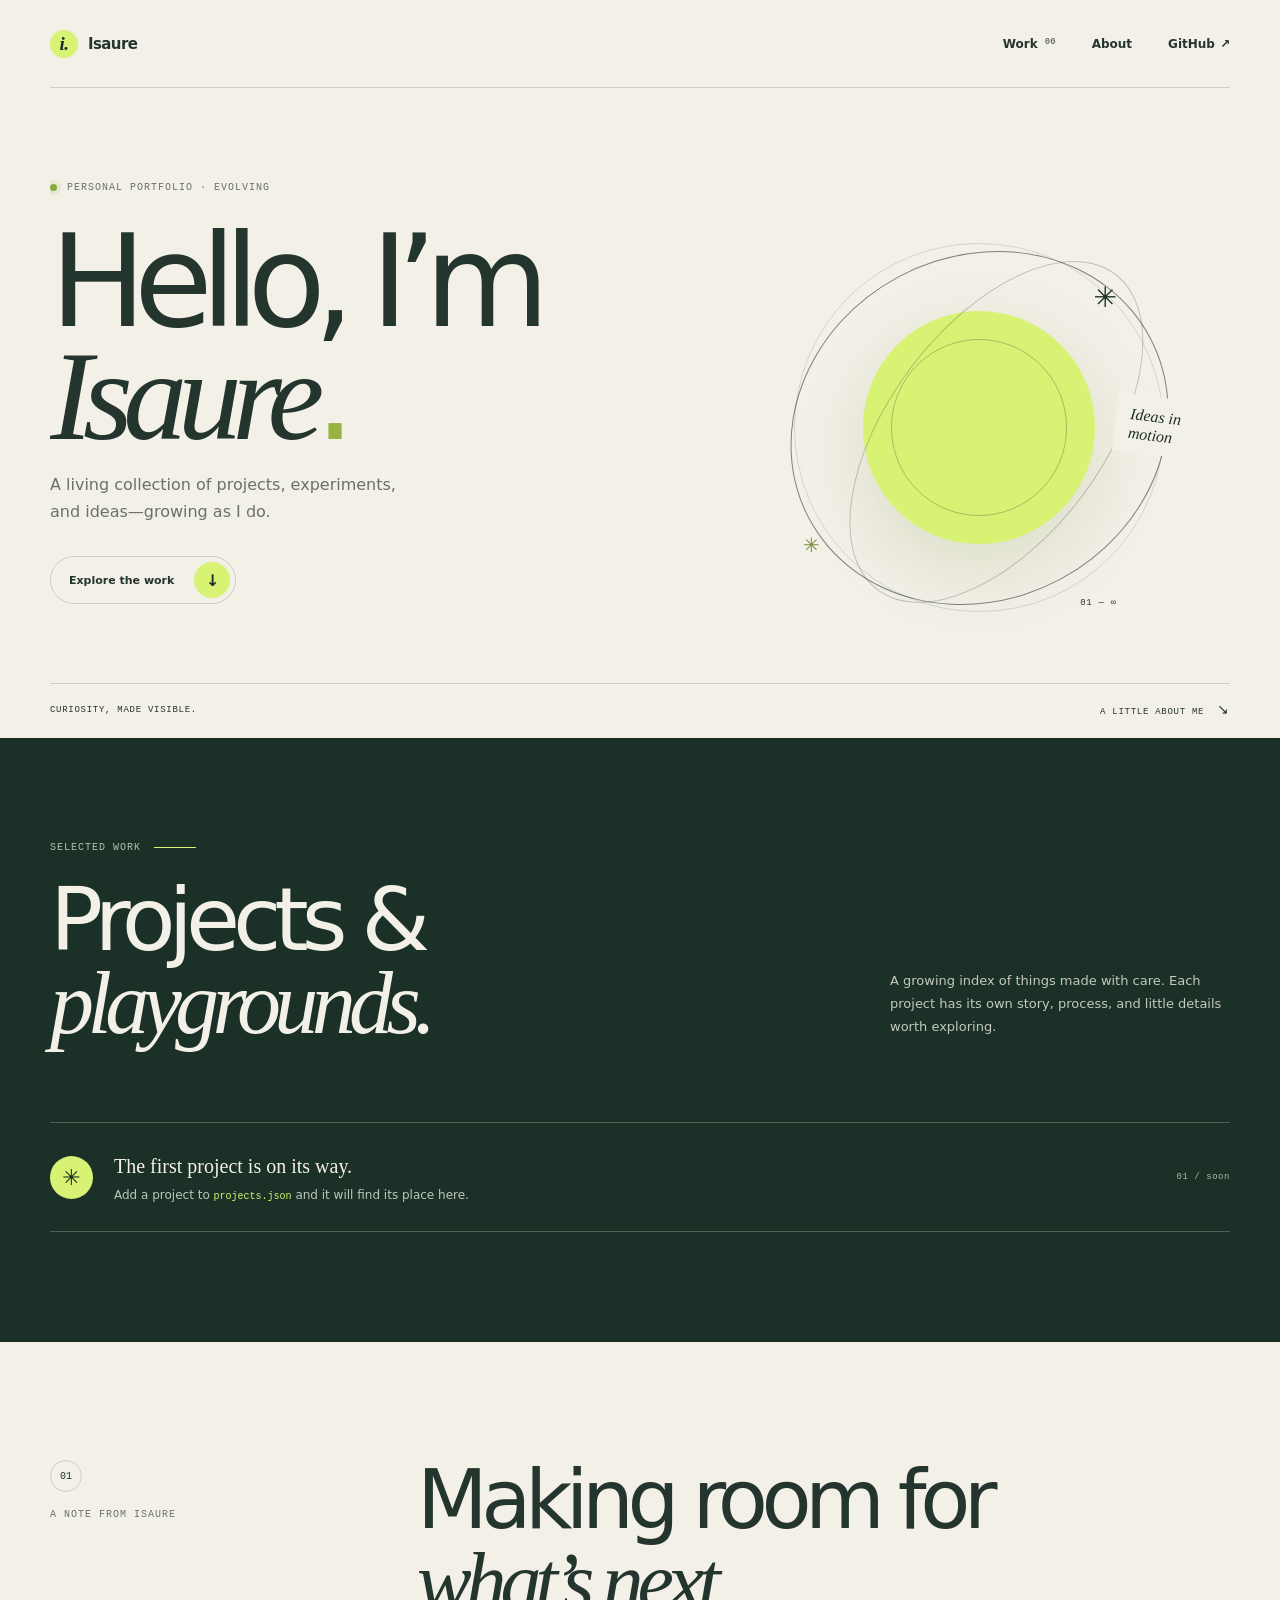
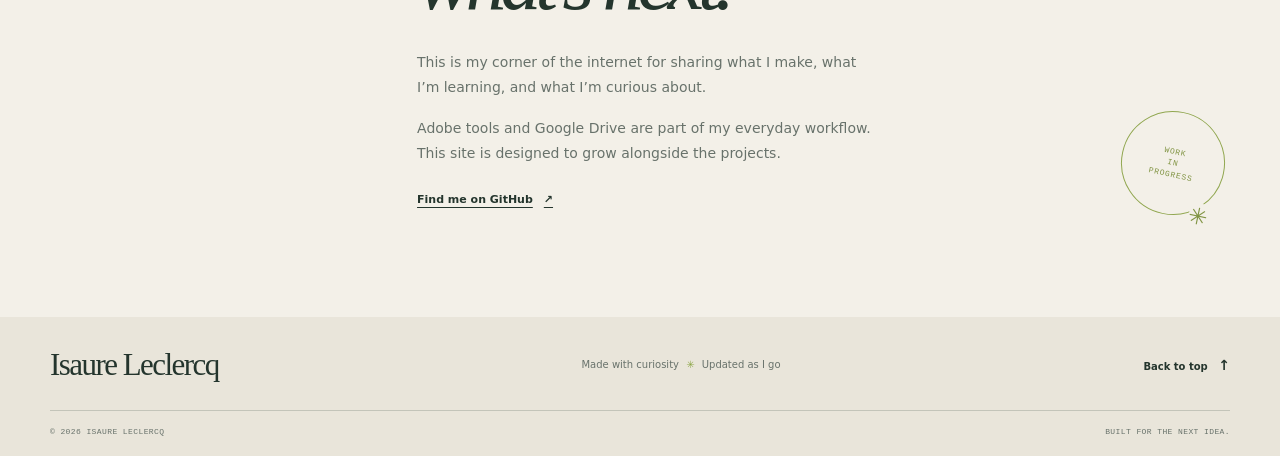
==== index.html @ 0642060e "Add personal portfolio site" ====
<!doctype html>
<html lang="en">
  <head>
    <meta charset="utf-8">
    <meta name="viewport" content="width=device-width, initial-scale=1">
    <meta name="theme-color" content="#f3f0e8">
    <meta name="description" content="A living collection of Isaure Leclercq's projects, experiments, and ideas.">
    <title>Isaure Leclercq — Portfolio</title>
    <link rel="icon" href="assets/favicon.svg" type="image/svg+xml">
    <link rel="stylesheet" href="styles.css">
    <script src="script.js" defer></script>
  </head>
  <body>
    <a class="skip-link" href="#main">Skip to content</a>

    <header class="site-header wrap">
      <a class="wordmark" href="#top" aria-label="Isaure Leclercq, home">
        <span class="wordmark-mark" aria-hidden="true">i.</span>
        <span data-name-short>Isaure</span>
      </a>
      <nav class="main-nav" aria-label="Main navigation">
        <a href="#work">Work <span class="nav-count" data-project-count>00</span></a>
        <a href="#about">About</a>
        <a class="nav-github" href="https://github.com/isaureleclercq" target="_blank" rel="noreferrer">GitHub <span aria-hidden="true">↗</span></a>
      </nav>
    </header>

    <main id="main">
      <section class="hero wrap" id="top" aria-labelledby="hero-title">
        <div class="hero-copy">
          <p class="eyebrow"><span class="status-dot"></span><span data-eyebrow>Personal portfolio · evolving</span></p>
          <h1 id="hero-title">Hello, I’m<br><em data-first-name>Isaure</em><span class="hero-period">.</span></h1>
          <p class="hero-intro" data-intro>A living collection of projects, experiments, and ideas—growing as I do.</p>
          <a class="round-link" href="#work"><span>Explore the work</span><span class="round-link-icon" aria-hidden="true">↓</span></a>
        </div>
        <div class="hero-art" aria-label="Abstract sun and orbit illustration" role="img">
          <div class="art-orbit art-orbit-one"></div>
          <div class="art-orbit art-orbit-two"></div>
          <div class="art-sun"></div>
          <div class="art-spark art-spark-one">✳</div>
          <div class="art-spark art-spark-two">✳</div>
          <span class="art-note">Ideas in<br>motion</span>
          <span class="art-index">01 — ∞</span>
        </div>
        <div class="hero-bottom">
          <span>Curiosity, made visible.</span>
          <a href="#about">A little about me <span aria-hidden="true">↘</span></a>
        </div>
      </section>

      <section class="work-section" id="work" aria-labelledby="work-title">
        <div class="section-heading wrap">
          <div>
            <p class="eyebrow section-kicker">Selected work <span class="heading-rule"></span></p>
            <h2 id="work-title">Projects &<br><em>playgrounds.</em></h2>
          </div>
          <p class="section-intro">A growing index of things made with care. Each project has its own story, process, and little details worth exploring.</p>
        </div>
        <div class="project-grid wrap" data-project-grid aria-live="polite"></div>
        <div class="empty-projects wrap" data-empty-projects>
          <span class="empty-star" aria-hidden="true">✳</span>
          <div>
            <p class="empty-title">The first project is on its way.</p>
            <p>Add a project to <code>projects.json</code> and it will find its place here.</p>
          </div>
          <span class="empty-index">01 / soon</span>
        </div>
      </section>

      <section class="about-section wrap" id="about" aria-labelledby="about-title">
        <div class="about-label">
          <span class="section-number">01</span>
          <span class="eyebrow">A note from Isaure</span>
        </div>
        <div class="about-content">
          <h2 id="about-title"><span data-about-title>Making room for</span><br><em data-about-title-emphasis>what’s next.</em></h2>
          <div class="about-copy" data-about-copy>
            <p>This is my corner of the internet for sharing what I make, what I’m learning, and what I’m curious about.</p>
            <p>Adobe tools and Google Drive are part of my everyday workflow. This site is designed to grow alongside the projects.</p>
          </div>
          <a class="text-link" href="https://github.com/isaureleclercq" target="_blank" rel="noreferrer">Find me on GitHub <span aria-hidden="true">↗</span></a>
        </div>
        <div class="about-stamp" aria-hidden="true"><span>WORK<br>IN<br>PROGRESS</span><i>✳</i></div>
      </section>
    </main>

    <footer class="site-footer">
      <div class="footer-top wrap">
        <a class="footer-name" href="#top" data-name-full>Isaure Leclercq</a>
        <p>Made with curiosity <span aria-hidden="true">✳</span> Updated as I go</p>
        <a class="back-top" href="#top">Back to top <span aria-hidden="true">↑</span></a>
      </div>
      <div class="footer-bottom wrap">
        <span>© <span data-year>2026</span> <span data-name-full>Isaure Leclercq</span></span>
        <span>Built for the next idea.</span>
      </div>
    </footer>
  </body>
</html>
---- styles.css ----
:root {
  color-scheme: light;
  --paper: #f3f0e8;
  --paper-deep: #e9e5da;
  --ink: #24352d;
  --muted: #68726b;
  --green: #1b3027;
  --green-soft: #29473a;
  --acid: #d8f274;
  --line: rgba(36, 53, 45, .19);
  --sans: 'Avenir Next', Avenir, system-ui, -apple-system, 'Segoe UI', sans-serif;
  --serif: Georgia, 'Times New Roman', serif;
  --mono: ui-monospace, 'SFMono-Regular', Menlo, Consolas, monospace;
}

* { box-sizing: border-box; }
html { scroll-behavior: smooth; }
body { margin: 0; background: var(--paper); color: var(--ink); font-family: var(--sans); -webkit-font-smoothing: antialiased; }
a { color: inherit; }
.wrap { width: min(1180px, calc(100% - 72px)); margin-inline: auto; }
.skip-link { position: absolute; top: -60px; left: 16px; z-index: 10; padding: 12px 16px; background: var(--acid); color: var(--green); }
.skip-link:focus { top: 16px; }

.site-header { height: 88px; display: flex; align-items: center; justify-content: space-between; border-bottom: 1px solid var(--line); }
.wordmark { display: inline-flex; align-items: center; gap: 10px; text-decoration: none; font-size: 15px; font-weight: 700; letter-spacing: -.04em; }
.wordmark-mark { display: grid; place-items: center; width: 28px; height: 28px; border-radius: 50%; background: var(--acid); color: var(--green); font-family: var(--serif); font-size: 19px; font-style: italic; }
.main-nav { display: flex; align-items: center; gap: 36px; font-size: 12px; font-weight: 600; }
.main-nav a { text-decoration: none; transition: opacity .2s ease; }
.main-nav a:hover, .back-top:hover, .text-link:hover { opacity: .62; }
.nav-count { margin-left: 3px; color: var(--muted); font-family: var(--mono); font-size: 9px; vertical-align: top; }
.nav-github { display: inline-flex; align-items: center; gap: 5px; }

.hero { position: relative; min-height: 650px; padding-top: 92px; display: grid; grid-template-columns: 1.15fr .85fr; grid-template-rows: 1fr auto; overflow: hidden; }
.hero-copy { position: relative; z-index: 1; padding-bottom: 64px; }
.eyebrow { margin: 0; font-family: var(--mono); font-size: 10px; letter-spacing: .1em; line-height: 1.5; text-transform: uppercase; }
.hero .eyebrow { display: flex; align-items: center; gap: 10px; color: var(--muted); }
.status-dot { width: 7px; height: 7px; border-radius: 50%; background: #89a83b; box-shadow: 0 0 0 4px rgba(137,168,59,.12); }
h1, h2, p { margin-top: 0; }
.hero h1 { margin: 31px 0 20px; font-size: clamp(76px, 10vw, 142px); line-height: .88; font-weight: 500; letter-spacing: -.095em; }
h1 em, h2 em { font-family: var(--serif); font-weight: 500; letter-spacing: -.075em; }
.hero-period { color: #95b442; }
.hero-intro { max-width: 375px; margin-bottom: 31px; color: var(--muted); font-size: 16px; line-height: 1.65; }
.round-link { min-height: 48px; display: inline-flex; align-items: center; gap: 20px; padding: 5px 5px 5px 18px; border: 1px solid var(--line); border-radius: 40px; text-decoration: none; font-size: 11px; font-weight: 600; transition: background .2s, color .2s; }
.round-link:hover { background: var(--green); color: var(--paper); }
.round-link-icon { display: grid; place-items: center; width: 36px; height: 36px; border-radius: 50%; background: var(--acid); color: var(--green); font-size: 16px; }
.hero-art { position: relative; align-self: center; justify-self: center; width: min(100%, 430px); aspect-ratio: 1; margin-top: -8px; }
.hero-art::before { position: absolute; inset: 7%; border: 1px solid rgba(36,53,45,.15); border-radius: 50%; content: ''; }
.art-sun { position: absolute; top: 23%; left: 23%; width: 54%; aspect-ratio: 1; border-radius: 50%; background: var(--acid); box-shadow: 0 25px 70px rgba(126, 148, 72, .2); }
.art-sun::after { position: absolute; inset: 12%; border: 1px solid rgba(36,53,45,.28); border-radius: 50%; content: ''; }
.art-orbit { position: absolute; z-index: 1; top: 10%; left: 5%; width: 90%; height: 80%; border: 1px solid rgba(36,53,45,.58); border-radius: 50%; transform: rotate(-28deg); }
.art-orbit-two { top: 5%; left: 29%; width: 50%; height: 92%; transform: rotate(37deg); border-color: rgba(36,53,45,.25); }
.art-spark { position: absolute; z-index: 2; color: var(--green); font-size: 28px; }
.art-spark-one { top: 16%; right: 18%; }
.art-spark-two { bottom: 20%; left: 9%; color: #79903c; font-size: 20px; }
.art-note { position: absolute; z-index: 2; top: 43%; right: 0; padding: 10px 14px; background: var(--paper); color: var(--green); font-family: var(--serif); font-size: 16px; font-style: italic; line-height: 1.2; transform: rotate(7deg); }
.art-index { position: absolute; z-index: 2; bottom: 8%; right: 18%; font-family: var(--mono); font-size: 9px; letter-spacing: .08em; }
.hero-bottom { grid-column: 1 / -1; display: flex; align-items: center; justify-content: space-between; padding: 17px 0 20px; border-top: 1px solid var(--line); font-family: var(--mono); font-size: 9px; letter-spacing: .08em; text-transform: uppercase; }
.hero-bottom a { text-decoration: none; }
.hero-bottom a span { margin-left: 7px; font-size: 14px; }

.work-section { padding: 102px 0 110px; background: var(--green); color: var(--paper); }
.section-heading { display: flex; align-items: end; justify-content: space-between; gap: 60px; margin-bottom: 49px; }
.section-kicker { display: flex; align-items: center; gap: 13px; color: #b6c0ae; }
.heading-rule { display: inline-block; width: 42px; height: 1px; background: var(--acid); }
.section-heading h2 { margin: 24px 0 0; font-size: clamp(52px, 7vw, 88px); font-weight: 500; line-height: .94; letter-spacing: -.08em; }
.section-intro { max-width: 340px; margin-bottom: 7px; color: #c4c9bf; font-size: 13px; line-height: 1.75; }
.project-grid { display: grid; grid-template-columns: repeat(2, minmax(0, 1fr)); gap: 48px 24px; }
.project-card { min-width: 0; }
.project-cover { position: relative; display: block; overflow: hidden; aspect-ratio: 1.38; background: #d9dfca; color: var(--green); text-decoration: none; }
.project-cover::after { position: absolute; inset: 0; border: 1px solid rgba(255,255,255,.18); content: ''; pointer-events: none; }
.project-cover img { display: block; width: 100%; height: 100%; object-fit: cover; transition: transform .5s cubic-bezier(.2,.7,.2,1); }
.project-cover:hover img { transform: scale(1.035); }
.project-placeholder { position: absolute; inset: 0; display: grid; place-items: center; overflow: hidden; background: var(--cover, #cdd6b1); }
.project-placeholder::before, .project-placeholder::after { position: absolute; width: 43%; aspect-ratio: 1; border: 1px solid rgba(36,53,45,.4); border-radius: 50%; content: ''; }
.project-placeholder::before { transform: translate(-20%, 4%); }
.project-placeholder::after { transform: translate(22%, -4%); background: rgba(243,240,232,.42); }
.placeholder-mark { position: relative; z-index: 1; font-family: var(--serif); font-size: clamp(60px, 11vw, 145px); font-style: italic; letter-spacing: -.1em; }
.cover-index { position: absolute; z-index: 2; top: 17px; left: 17px; font-family: var(--mono); font-size: 9px; }
.cover-arrow { position: absolute; z-index: 2; right: 14px; bottom: 14px; display: grid; place-items: center; width: 40px; height: 40px; border-radius: 50%; background: var(--acid); color: var(--green); font-size: 17px; }
.project-caption { display: flex; justify-content: space-between; gap: 20px; padding-top: 18px; }
.project-title { margin: 0 0 6px; font-family: var(--serif); font-size: 25px; font-weight: 500; letter-spacing: -.04em; }
.project-description { max-width: 450px; margin: 0; color: #bec7bc; font-size: 12px; line-height: 1.65; }
.project-meta { flex-shrink: 0; padding-top: 4px; color: #c3cabb; font-family: var(--mono); font-size: 9px; letter-spacing: .08em; text-transform: uppercase; }
.project-links { display: flex; flex-wrap: wrap; gap: 14px; margin-top: 12px; }
.project-links a { color: var(--acid); font-size: 10px; text-decoration: none; }
.project-links a:hover { text-decoration: underline; text-underline-offset: 3px; }
.empty-projects { display: flex; align-items: center; gap: 21px; min-height: 110px; margin-top: 28px; padding: 19px 0; border-top: 1px solid rgba(243,240,232,.25); border-bottom: 1px solid rgba(243,240,232,.25); }
.empty-star { display: grid; place-items: center; width: 43px; height: 43px; border-radius: 50%; background: var(--acid); color: var(--green); font-size: 22px; }
.empty-projects p { margin: 0; color: #bdc6bc; font-size: 12px; line-height: 1.7; }
.empty-projects .empty-title { margin-bottom: 2px; color: var(--paper); font-family: var(--serif); font-size: 20px; }
.empty-projects code { color: var(--acid); font-family: var(--mono); font-size: 10px; }
.empty-index { margin-left: auto; color: #aeb8a9; font-family: var(--mono); font-size: 9px; letter-spacing: .06em; }

.about-section { position: relative; display: grid; grid-template-columns: .58fr 1.42fr; gap: 35px; min-height: 500px; padding-top: 118px; padding-bottom: 110px; }
.about-label { display: flex; flex-direction: column; align-items: start; gap: 15px; }
.section-number { display: grid; place-items: center; width: 32px; height: 32px; border: 1px solid var(--line); border-radius: 50%; font-family: var(--mono); font-size: 10px; }
.about-label .eyebrow { color: var(--muted); }
.about-content { max-width: 680px; }
.about-content h2 { margin: 0 0 28px; font-size: clamp(48px, 7vw, 82px); font-weight: 500; line-height: .98; letter-spacing: -.08em; }
.about-copy { max-width: 460px; color: var(--muted); font-size: 14px; line-height: 1.8; }
.about-copy p { margin-bottom: 15px; }
.text-link { display: inline-flex; gap: 11px; align-items: center; margin-top: 12px; font-size: 11px; font-weight: 700; text-decoration-thickness: 1px; text-underline-offset: 4px; transition: opacity .2s; }
.about-stamp { position: absolute; right: 5px; bottom: 102px; display: grid; place-items: center; width: 104px; height: 104px; border: 1px solid #91a750; border-radius: 50%; color: #809443; text-align: center; transform: rotate(12deg); }
.about-stamp span { font-family: var(--mono); font-size: 8px; letter-spacing: .1em; line-height: 1.45; }
.about-stamp i { position: absolute; bottom: -9px; right: 6px; background: var(--paper); font-size: 23px; font-style: normal; }

.site-footer { padding: 30px 0 20px; background: var(--paper-deep); }
.footer-top, .footer-bottom { display: flex; align-items: center; justify-content: space-between; gap: 24px; }
.footer-top { padding-bottom: 27px; border-bottom: 1px solid var(--line); }
.footer-name { font-family: var(--serif); font-size: 31px; letter-spacing: -.05em; text-decoration: none; }
.footer-top p { margin: 0; color: var(--muted); font-size: 10px; }
.footer-top p span { margin-inline: 4px; color: #8ca646; }
.back-top { font-size: 10px; font-weight: 600; text-decoration: none; transition: opacity .2s; }
.back-top span { margin-left: 7px; font-size: 14px; }
.footer-bottom { padding-top: 16px; color: var(--muted); font-family: var(--mono); font-size: 8px; letter-spacing: .05em; text-transform: uppercase; }

@media (min-width: 1300px) { .hero { min-height: 720px; } }
@media (max-width: 760px) {
  .wrap { width: min(100% - 40px, 580px); }
  .site-header { height: 72px; }
  .main-nav { gap: 18px; font-size: 11px; }
  .hero { min-height: auto; padding-top: 68px; grid-template-columns: 1fr; grid-template-rows: auto auto auto; }
  .hero-copy { padding-bottom: 10px; }
  .hero h1 { margin-top: 28px; font-size: clamp(78px, 18vw, 128px); }
  .hero-art { width: min(74vw, 340px); margin: 0 auto 18px; }
  .hero-bottom { grid-column: 1; }
  .work-section { padding: 75px 0 78px; }
  .section-heading { display: block; margin-bottom: 34px; }
  .section-heading h2 { margin-top: 19px; }
  .section-intro { margin-top: 24px; }
  .project-grid { grid-template-columns: 1fr; gap: 35px; }
  .project-cover { aspect-ratio: 1.28; }
  .placeholder-mark { font-size: 27vw; }
  .empty-projects { align-items: start; gap: 14px; }
  .empty-index { display: none; }
  .about-section { grid-template-columns: 1fr; gap: 28px; min-height: auto; padding-top: 82px; padding-bottom: 98px; }
  .about-label { flex-direction: row; align-items: center; gap: 12px; }
  .about-stamp { right: 0; bottom: 35px; width: 78px; height: 78px; }
  .about-stamp span { font-size: 6px; }
  .about-content { padding-right: 35px; }
  .footer-top { align-items: start; flex-wrap: wrap; }
  .footer-top p { order: 3; width: 100%; }
}
@media (max-width: 440px) {
  .wrap { width: calc(100% - 32px); }
  .wordmark { gap: 7px; font-size: 13px; }
  .wordmark-mark { width: 25px; height: 25px; }
  .main-nav { gap: 12px; font-size: 10px; }
  .nav-github { display: none !important; }
  .hero { padding-top: 52px; }
  .hero-intro { font-size: 14px; }
  .hero-bottom { font-size: 8px; }
  .project-caption { gap: 10px; }
  .project-title { font-size: 23px; }
  .project-meta { font-size: 8px; }
  .footer-name { font-size: 26px; }
  .footer-bottom { font-size: 7px; }
}
@media (prefers-reduced-motion: reduce) {
  html { scroll-behavior: auto; }
  *, *::before, *::after { transition-duration: .01ms !important; animation-duration: .01ms !important; animation-iteration-count: 1 !important; }
}
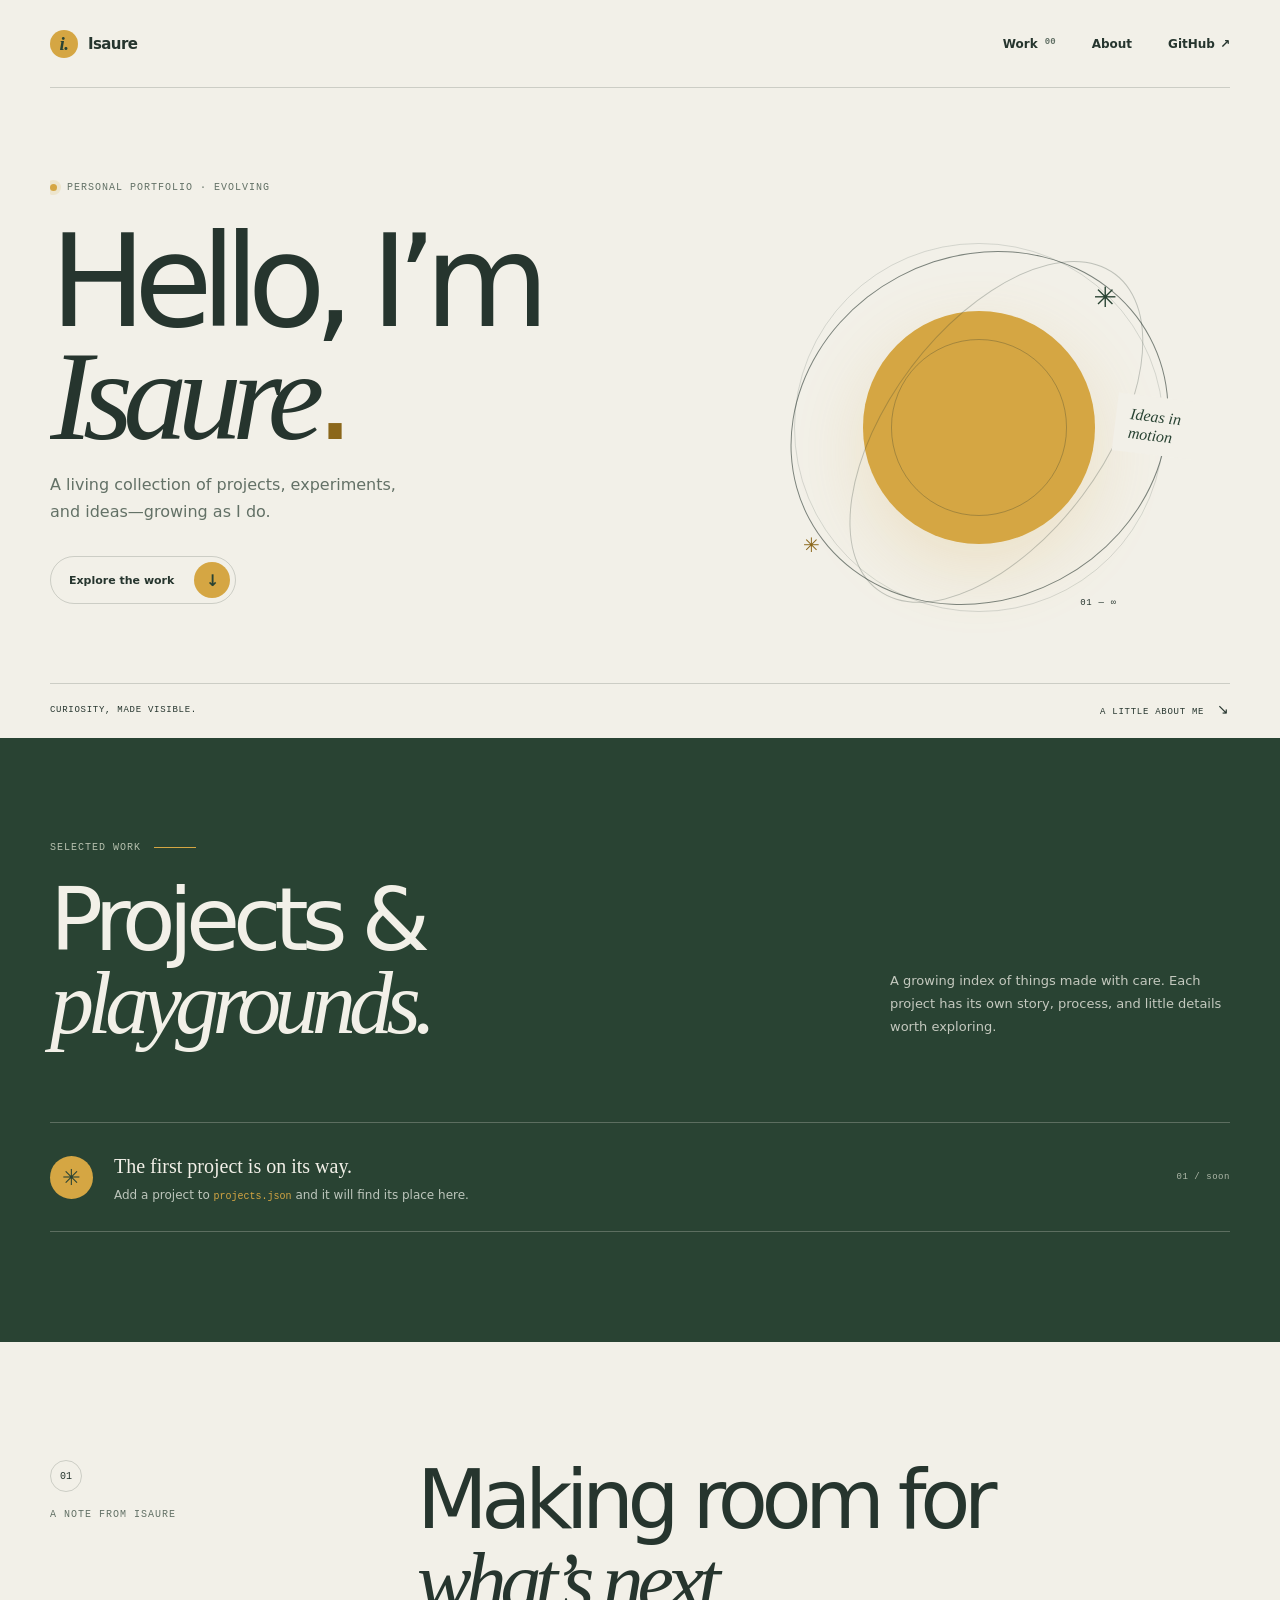
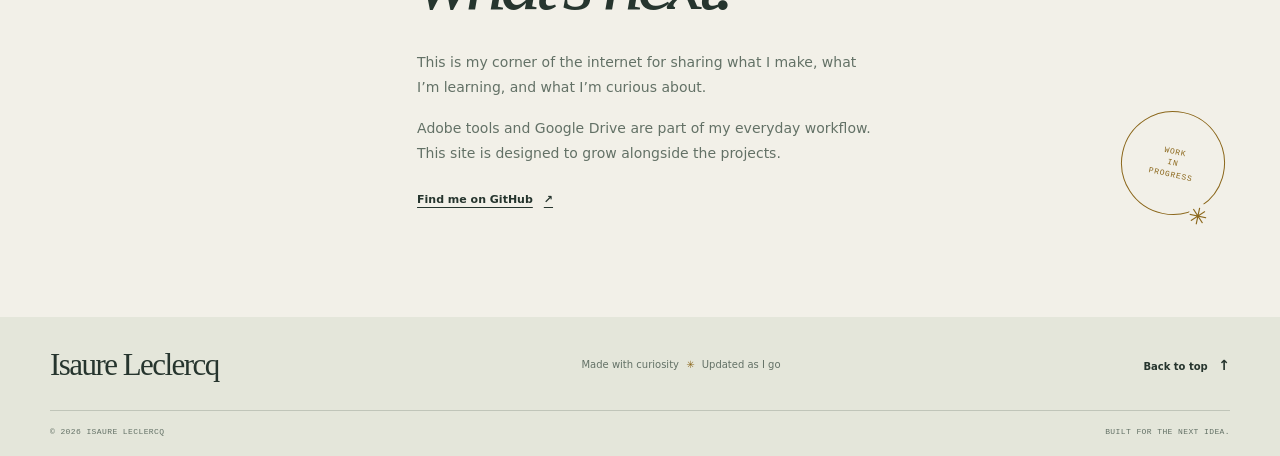
==== commit abf679bf: "Set Moss and Marigold theme color" ====
--- a/index.html
+++ b/index.html
@@ -3,7 +3,7 @@
   <head>
     <meta charset="utf-8">
     <meta name="viewport" content="width=device-width, initial-scale=1">
-    <meta name="theme-color" content="#f3f0e8">
+    <meta name="theme-color" content="#f2f0e8">
     <meta name="description" content="A living collection of Isaure Leclercq's projects, experiments, and ideas.">
     <title>Isaure Leclercq — Portfolio</title>
     <link rel="icon" href="assets/favicon.svg" type="image/svg+xml">
--- a/styles.css
+++ b/styles.css
@@ -1,13 +1,14 @@
 :root {
   color-scheme: light;
-  --paper: #f3f0e8;
-  --paper-deep: #e9e5da;
-  --ink: #24352d;
-  --muted: #68726b;
-  --green: #1b3027;
-  --green-soft: #29473a;
-  --acid: #d8f274;
-  --line: rgba(36, 53, 45, .19);
+  --paper: #f2f0e8;
+  --paper-deep: #e4e6da;
+  --ink: #26352e;
+  --muted: #637166;
+  --green: #294333;
+  --green-soft: #3c5a47;
+  --accent: #d5a643;
+  --accent-ink: #8b671b;
+  --line: rgba(38, 53, 46, .19);
   --sans: 'Avenir Next', Avenir, system-ui, -apple-system, 'Segoe UI', sans-serif;
   --serif: Georgia, 'Times New Roman', serif;
   --mono: ui-monospace, 'SFMono-Regular', Menlo, Consolas, monospace;
@@ -18,12 +19,12 @@
 body { margin: 0; background: var(--paper); color: var(--ink); font-family: var(--sans); -webkit-font-smoothing: antialiased; }
 a { color: inherit; }
 .wrap { width: min(1180px, calc(100% - 72px)); margin-inline: auto; }
-.skip-link { position: absolute; top: -60px; left: 16px; z-index: 10; padding: 12px 16px; background: var(--acid); color: var(--green); }
+.skip-link { position: absolute; top: -60px; left: 16px; z-index: 10; padding: 12px 16px; background: var(--accent); color: var(--green); }
 .skip-link:focus { top: 16px; }
 
 .site-header { height: 88px; display: flex; align-items: center; justify-content: space-between; border-bottom: 1px solid var(--line); }
 .wordmark { display: inline-flex; align-items: center; gap: 10px; text-decoration: none; font-size: 15px; font-weight: 700; letter-spacing: -.04em; }
-.wordmark-mark { display: grid; place-items: center; width: 28px; height: 28px; border-radius: 50%; background: var(--acid); color: var(--green); font-family: var(--serif); font-size: 19px; font-style: italic; }
+.wordmark-mark { display: grid; place-items: center; width: 28px; height: 28px; border-radius: 50%; background: var(--accent); color: var(--green); font-family: var(--serif); font-size: 19px; font-style: italic; }
 .main-nav { display: flex; align-items: center; gap: 36px; font-size: 12px; font-weight: 600; }
 .main-nav a { text-decoration: none; transition: opacity .2s ease; }
 .main-nav a:hover, .back-top:hover, .text-link:hover { opacity: .62; }
@@ -34,24 +35,24 @@
 .hero-copy { position: relative; z-index: 1; padding-bottom: 64px; }
 .eyebrow { margin: 0; font-family: var(--mono); font-size: 10px; letter-spacing: .1em; line-height: 1.5; text-transform: uppercase; }
 .hero .eyebrow { display: flex; align-items: center; gap: 10px; color: var(--muted); }
-.status-dot { width: 7px; height: 7px; border-radius: 50%; background: #89a83b; box-shadow: 0 0 0 4px rgba(137,168,59,.12); }
+.status-dot { width: 7px; height: 7px; border-radius: 50%; background: var(--accent); box-shadow: 0 0 0 4px rgba(213,165,67,.16); }
 h1, h2, p { margin-top: 0; }
 .hero h1 { margin: 31px 0 20px; font-size: clamp(76px, 10vw, 142px); line-height: .88; font-weight: 500; letter-spacing: -.095em; }
 h1 em, h2 em { font-family: var(--serif); font-weight: 500; letter-spacing: -.075em; }
-.hero-period { color: #95b442; }
+.hero-period { color: var(--accent-ink); }
 .hero-intro { max-width: 375px; margin-bottom: 31px; color: var(--muted); font-size: 16px; line-height: 1.65; }
 .round-link { min-height: 48px; display: inline-flex; align-items: center; gap: 20px; padding: 5px 5px 5px 18px; border: 1px solid var(--line); border-radius: 40px; text-decoration: none; font-size: 11px; font-weight: 600; transition: background .2s, color .2s; }
 .round-link:hover { background: var(--green); color: var(--paper); }
-.round-link-icon { display: grid; place-items: center; width: 36px; height: 36px; border-radius: 50%; background: var(--acid); color: var(--green); font-size: 16px; }
+.round-link-icon { display: grid; place-items: center; width: 36px; height: 36px; border-radius: 50%; background: var(--accent); color: var(--green); font-size: 16px; }
 .hero-art { position: relative; align-self: center; justify-self: center; width: min(100%, 430px); aspect-ratio: 1; margin-top: -8px; }
-.hero-art::before { position: absolute; inset: 7%; border: 1px solid rgba(36,53,45,.15); border-radius: 50%; content: ''; }
-.art-sun { position: absolute; top: 23%; left: 23%; width: 54%; aspect-ratio: 1; border-radius: 50%; background: var(--acid); box-shadow: 0 25px 70px rgba(126, 148, 72, .2); }
-.art-sun::after { position: absolute; inset: 12%; border: 1px solid rgba(36,53,45,.28); border-radius: 50%; content: ''; }
-.art-orbit { position: absolute; z-index: 1; top: 10%; left: 5%; width: 90%; height: 80%; border: 1px solid rgba(36,53,45,.58); border-radius: 50%; transform: rotate(-28deg); }
-.art-orbit-two { top: 5%; left: 29%; width: 50%; height: 92%; transform: rotate(37deg); border-color: rgba(36,53,45,.25); }
+.hero-art::before { position: absolute; inset: 7%; border: 1px solid rgba(38,53,46,.15); border-radius: 50%; content: ''; }
+.art-sun { position: absolute; top: 23%; left: 23%; width: 54%; aspect-ratio: 1; border-radius: 50%; background: var(--accent); box-shadow: 0 25px 70px rgba(213, 165, 67, .2); }
+.art-sun::after { position: absolute; inset: 12%; border: 1px solid rgba(38,53,46,.28); border-radius: 50%; content: ''; }
+.art-orbit { position: absolute; z-index: 1; top: 10%; left: 5%; width: 90%; height: 80%; border: 1px solid rgba(38,53,46,.58); border-radius: 50%; transform: rotate(-28deg); }
+.art-orbit-two { top: 5%; left: 29%; width: 50%; height: 92%; transform: rotate(37deg); border-color: rgba(38,53,46,.25); }
 .art-spark { position: absolute; z-index: 2; color: var(--green); font-size: 28px; }
 .art-spark-one { top: 16%; right: 18%; }
-.art-spark-two { bottom: 20%; left: 9%; color: #79903c; font-size: 20px; }
+.art-spark-two { bottom: 20%; left: 9%; color: var(--accent-ink); font-size: 20px; }
 .art-note { position: absolute; z-index: 2; top: 43%; right: 0; padding: 10px 14px; background: var(--paper); color: var(--green); font-family: var(--serif); font-size: 16px; font-style: italic; line-height: 1.2; transform: rotate(7deg); }
 .art-index { position: absolute; z-index: 2; bottom: 8%; right: 18%; font-family: var(--mono); font-size: 9px; letter-spacing: .08em; }
 .hero-bottom { grid-column: 1 / -1; display: flex; align-items: center; justify-content: space-between; padding: 17px 0 20px; border-top: 1px solid var(--line); font-family: var(--mono); font-size: 9px; letter-spacing: .08em; text-transform: uppercase; }
@@ -61,34 +62,34 @@
 .work-section { padding: 102px 0 110px; background: var(--green); color: var(--paper); }
 .section-heading { display: flex; align-items: end; justify-content: space-between; gap: 60px; margin-bottom: 49px; }
 .section-kicker { display: flex; align-items: center; gap: 13px; color: #b6c0ae; }
-.heading-rule { display: inline-block; width: 42px; height: 1px; background: var(--acid); }
+.heading-rule { display: inline-block; width: 42px; height: 1px; background: var(--accent); }
 .section-heading h2 { margin: 24px 0 0; font-size: clamp(52px, 7vw, 88px); font-weight: 500; line-height: .94; letter-spacing: -.08em; }
 .section-intro { max-width: 340px; margin-bottom: 7px; color: #c4c9bf; font-size: 13px; line-height: 1.75; }
 .project-grid { display: grid; grid-template-columns: repeat(2, minmax(0, 1fr)); gap: 48px 24px; }
 .project-card { min-width: 0; }
-.project-cover { position: relative; display: block; overflow: hidden; aspect-ratio: 1.38; background: #d9dfca; color: var(--green); text-decoration: none; }
+.project-cover { position: relative; display: block; overflow: hidden; aspect-ratio: 1.38; background: #e4e6da; color: var(--green); text-decoration: none; }
 .project-cover::after { position: absolute; inset: 0; border: 1px solid rgba(255,255,255,.18); content: ''; pointer-events: none; }
 .project-cover img { display: block; width: 100%; height: 100%; object-fit: cover; transition: transform .5s cubic-bezier(.2,.7,.2,1); }
 .project-cover:hover img { transform: scale(1.035); }
-.project-placeholder { position: absolute; inset: 0; display: grid; place-items: center; overflow: hidden; background: var(--cover, #cdd6b1); }
-.project-placeholder::before, .project-placeholder::after { position: absolute; width: 43%; aspect-ratio: 1; border: 1px solid rgba(36,53,45,.4); border-radius: 50%; content: ''; }
+.project-placeholder { position: absolute; inset: 0; display: grid; place-items: center; overflow: hidden; background: var(--cover, #e4e6da); }
+.project-placeholder::before, .project-placeholder::after { position: absolute; width: 43%; aspect-ratio: 1; border: 1px solid rgba(38,53,46,.4); border-radius: 50%; content: ''; }
 .project-placeholder::before { transform: translate(-20%, 4%); }
-.project-placeholder::after { transform: translate(22%, -4%); background: rgba(243,240,232,.42); }
+.project-placeholder::after { transform: translate(22%, -4%); background: rgba(242,240,232,.42); }
 .placeholder-mark { position: relative; z-index: 1; font-family: var(--serif); font-size: clamp(60px, 11vw, 145px); font-style: italic; letter-spacing: -.1em; }
 .cover-index { position: absolute; z-index: 2; top: 17px; left: 17px; font-family: var(--mono); font-size: 9px; }
-.cover-arrow { position: absolute; z-index: 2; right: 14px; bottom: 14px; display: grid; place-items: center; width: 40px; height: 40px; border-radius: 50%; background: var(--acid); color: var(--green); font-size: 17px; }
+.cover-arrow { position: absolute; z-index: 2; right: 14px; bottom: 14px; display: grid; place-items: center; width: 40px; height: 40px; border-radius: 50%; background: var(--accent); color: var(--green); font-size: 17px; }
 .project-caption { display: flex; justify-content: space-between; gap: 20px; padding-top: 18px; }
 .project-title { margin: 0 0 6px; font-family: var(--serif); font-size: 25px; font-weight: 500; letter-spacing: -.04em; }
 .project-description { max-width: 450px; margin: 0; color: #bec7bc; font-size: 12px; line-height: 1.65; }
 .project-meta { flex-shrink: 0; padding-top: 4px; color: #c3cabb; font-family: var(--mono); font-size: 9px; letter-spacing: .08em; text-transform: uppercase; }
 .project-links { display: flex; flex-wrap: wrap; gap: 14px; margin-top: 12px; }
-.project-links a { color: var(--acid); font-size: 10px; text-decoration: none; }
+.project-links a { color: var(--accent); font-size: 10px; text-decoration: none; }
 .project-links a:hover { text-decoration: underline; text-underline-offset: 3px; }
-.empty-projects { display: flex; align-items: center; gap: 21px; min-height: 110px; margin-top: 28px; padding: 19px 0; border-top: 1px solid rgba(243,240,232,.25); border-bottom: 1px solid rgba(243,240,232,.25); }
-.empty-star { display: grid; place-items: center; width: 43px; height: 43px; border-radius: 50%; background: var(--acid); color: var(--green); font-size: 22px; }
+.empty-projects { display: flex; align-items: center; gap: 21px; min-height: 110px; margin-top: 28px; padding: 19px 0; border-top: 1px solid rgba(242,240,232,.25); border-bottom: 1px solid rgba(242,240,232,.25); }
+.empty-star { display: grid; place-items: center; width: 43px; height: 43px; border-radius: 50%; background: var(--accent); color: var(--green); font-size: 22px; }
 .empty-projects p { margin: 0; color: #bdc6bc; font-size: 12px; line-height: 1.7; }
 .empty-projects .empty-title { margin-bottom: 2px; color: var(--paper); font-family: var(--serif); font-size: 20px; }
-.empty-projects code { color: var(--acid); font-family: var(--mono); font-size: 10px; }
+.empty-projects code { color: var(--accent); font-family: var(--mono); font-size: 10px; }
 .empty-index { margin-left: auto; color: #aeb8a9; font-family: var(--mono); font-size: 9px; letter-spacing: .06em; }
 
 .about-section { position: relative; display: grid; grid-template-columns: .58fr 1.42fr; gap: 35px; min-height: 500px; padding-top: 118px; padding-bottom: 110px; }
@@ -100,7 +101,7 @@
 .about-copy { max-width: 460px; color: var(--muted); font-size: 14px; line-height: 1.8; }
 .about-copy p { margin-bottom: 15px; }
 .text-link { display: inline-flex; gap: 11px; align-items: center; margin-top: 12px; font-size: 11px; font-weight: 700; text-decoration-thickness: 1px; text-underline-offset: 4px; transition: opacity .2s; }
-.about-stamp { position: absolute; right: 5px; bottom: 102px; display: grid; place-items: center; width: 104px; height: 104px; border: 1px solid #91a750; border-radius: 50%; color: #809443; text-align: center; transform: rotate(12deg); }
+.about-stamp { position: absolute; right: 5px; bottom: 102px; display: grid; place-items: center; width: 104px; height: 104px; border: 1px solid var(--accent-ink); border-radius: 50%; color: var(--accent-ink); text-align: center; transform: rotate(12deg); }
 .about-stamp span { font-family: var(--mono); font-size: 8px; letter-spacing: .1em; line-height: 1.45; }
 .about-stamp i { position: absolute; bottom: -9px; right: 6px; background: var(--paper); font-size: 23px; font-style: normal; }
 
@@ -109,7 +110,7 @@
 .footer-top { padding-bottom: 27px; border-bottom: 1px solid var(--line); }
 .footer-name { font-family: var(--serif); font-size: 31px; letter-spacing: -.05em; text-decoration: none; }
 .footer-top p { margin: 0; color: var(--muted); font-size: 10px; }
-.footer-top p span { margin-inline: 4px; color: #8ca646; }
+.footer-top p span { margin-inline: 4px; color: var(--accent-ink); }
 .back-top { font-size: 10px; font-weight: 600; text-decoration: none; transition: opacity .2s; }
 .back-top span { margin-left: 7px; font-size: 14px; }
 .footer-bottom { padding-top: 16px; color: var(--muted); font-family: var(--mono); font-size: 8px; letter-spacing: .05em; text-transform: uppercase; }
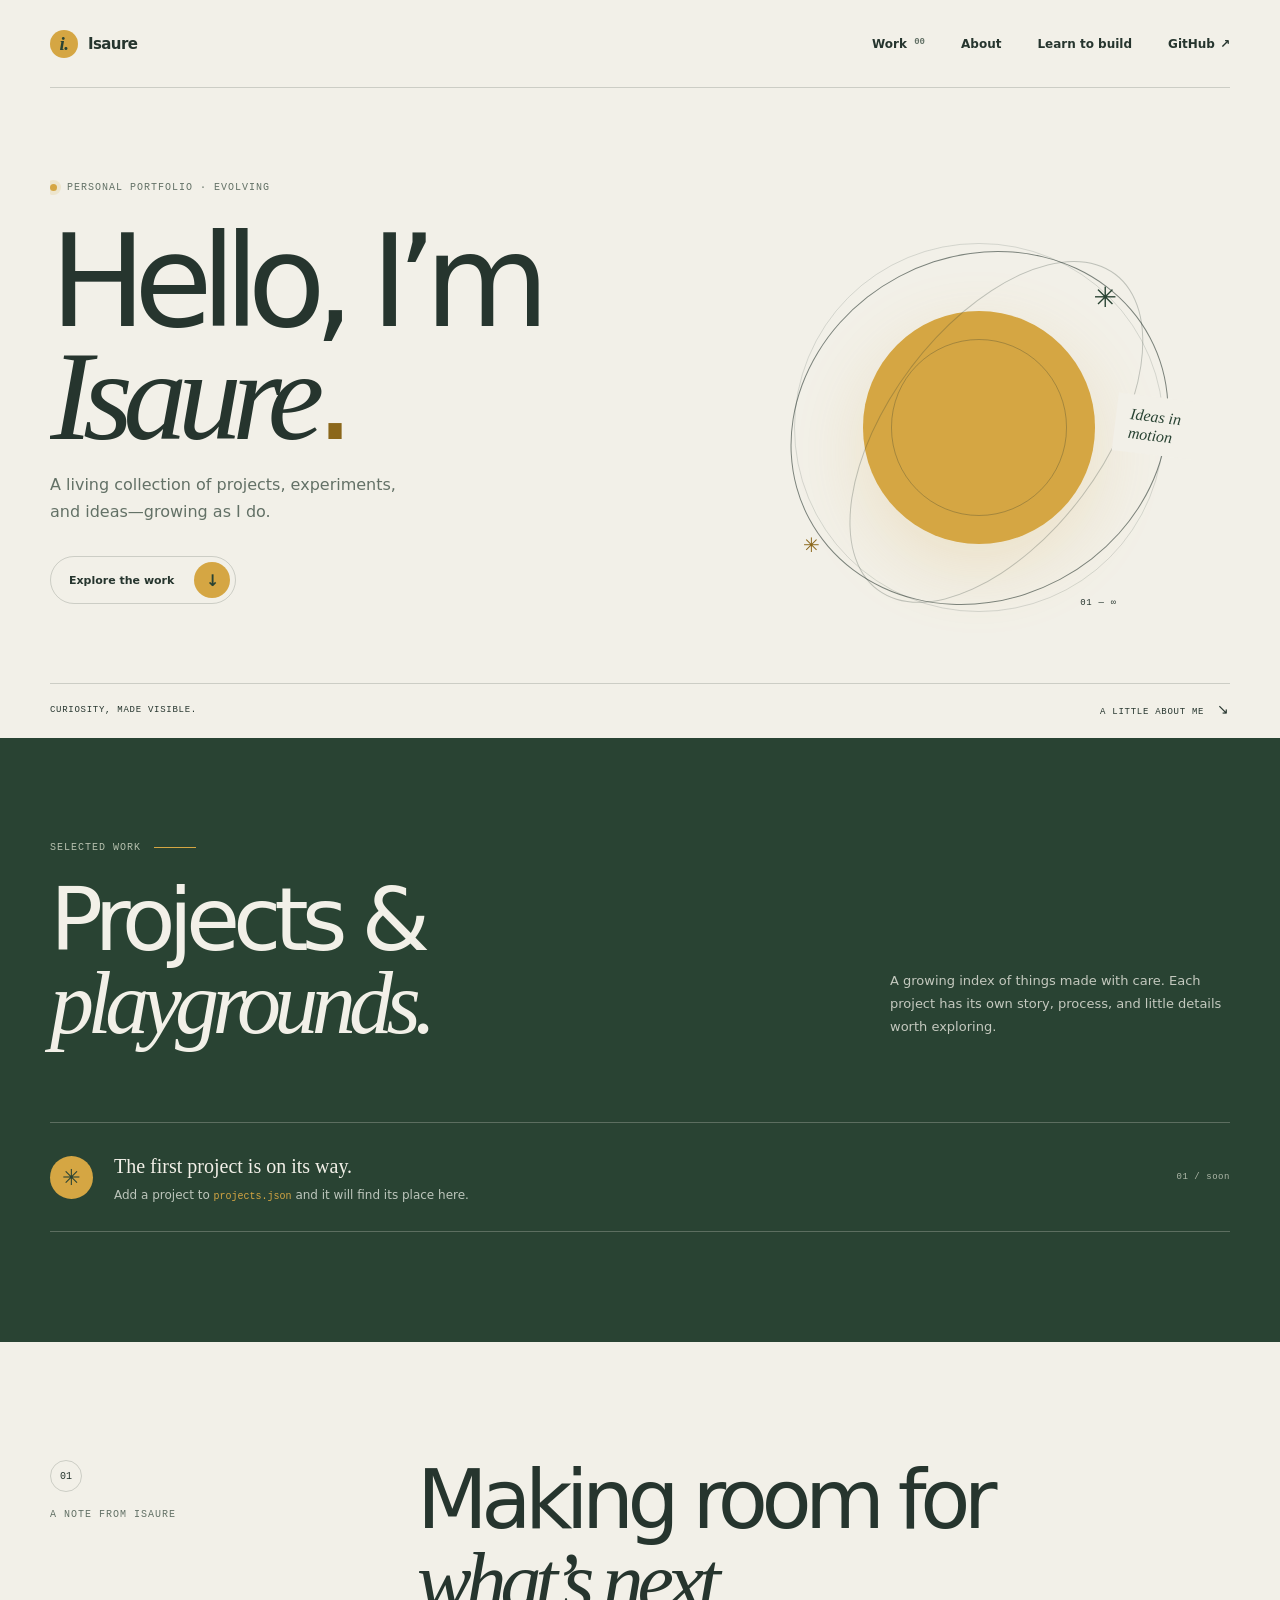
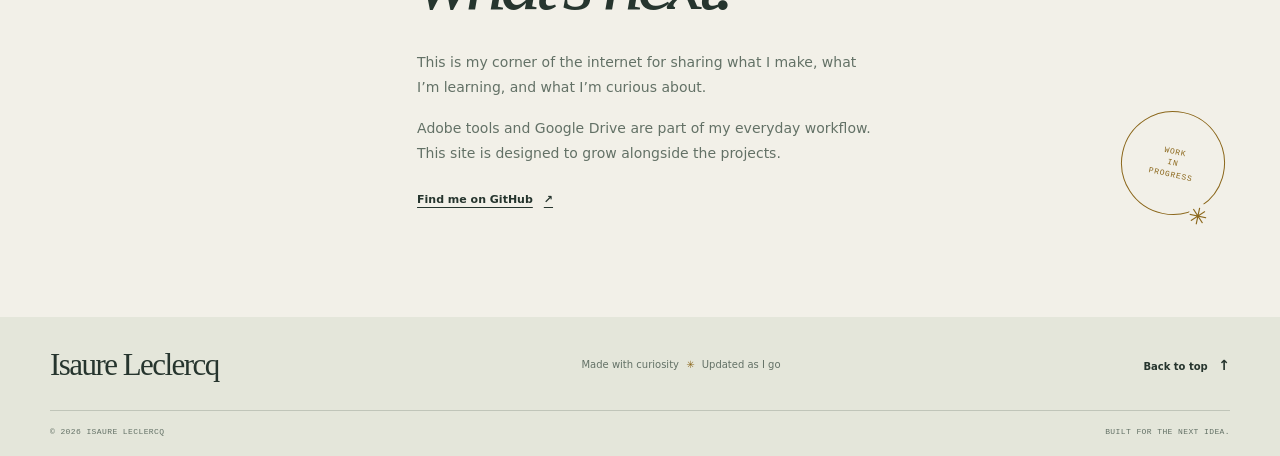
==== commit 08be51bc: "Add interactive portfolio-building course" ====
--- a/index.html
+++ b/index.html
@@ -21,6 +21,7 @@
       <nav class="main-nav" aria-label="Main navigation">
         <a href="#work">Work <span class="nav-count" data-project-count>00</span></a>
         <a href="#about">About</a>
+        <a href="course/">Learn to build</a>
         <a class="nav-github" href="https://github.com/isaureleclercq" target="_blank" rel="noreferrer">GitHub <span aria-hidden="true">↗</span></a>
       </nav>
     </header>
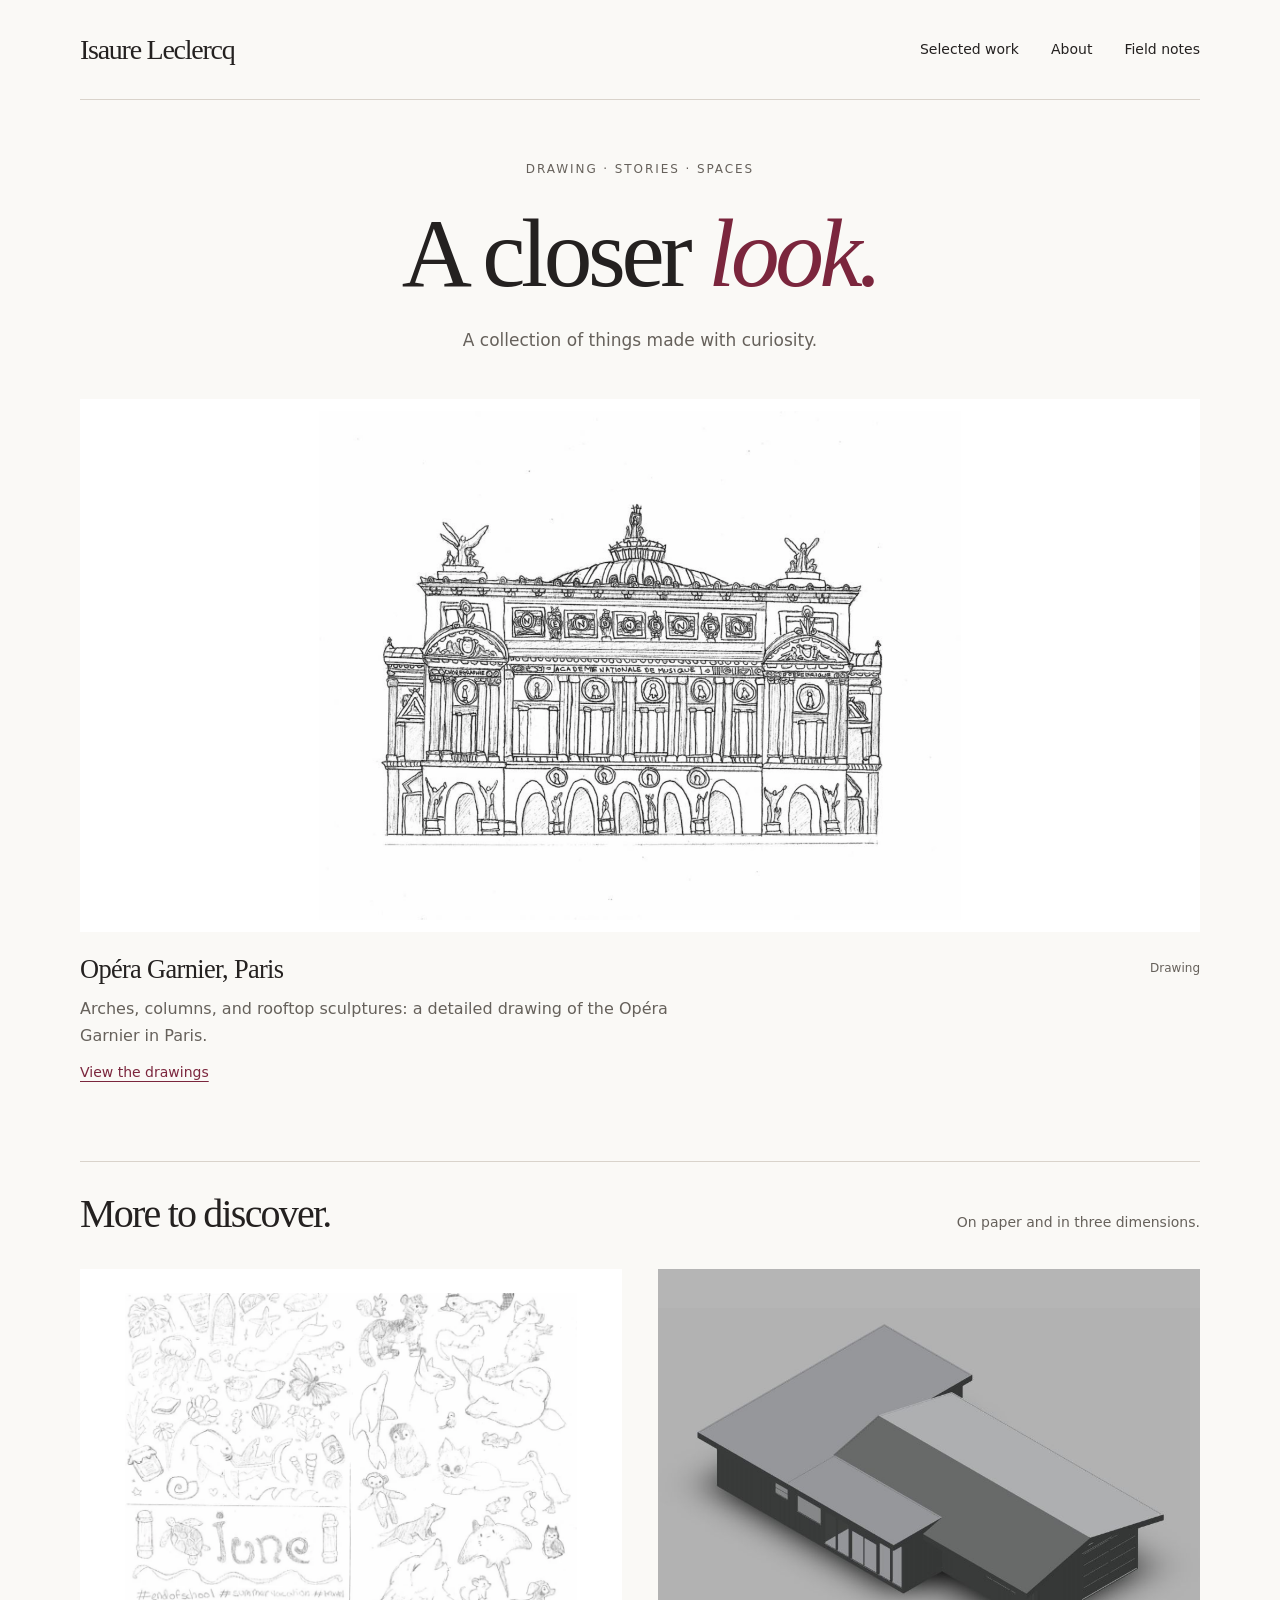
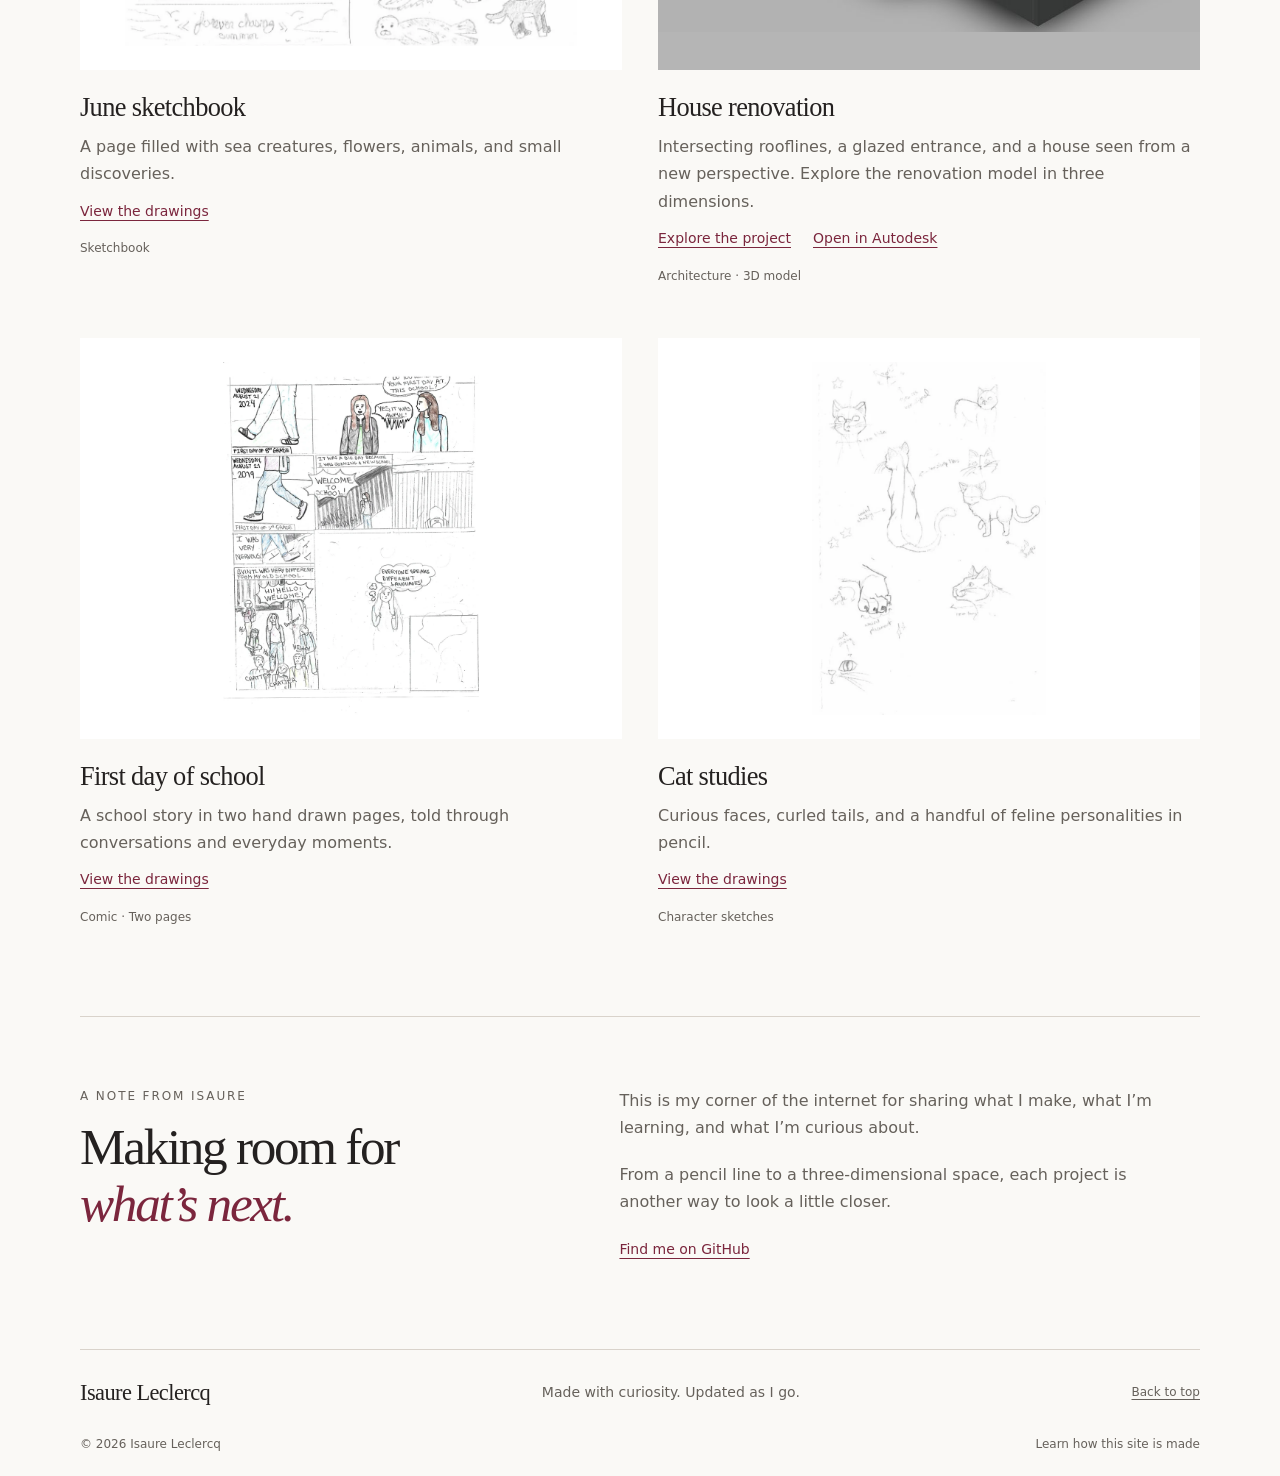
==== commit 4c89aba5: "Apply Parisian Gallery design with configurable site themes" ====
--- a/index.html
+++ b/index.html
@@ -1,99 +1,119 @@
 <!doctype html>
-<html lang="en">
+<html lang="en" data-theme="parisian-gallery">
   <head>
     <meta charset="utf-8">
     <meta name="viewport" content="width=device-width, initial-scale=1">
-    <meta name="theme-color" content="#f2f0e8">
-    <meta name="description" content="A living collection of Isaure Leclercq's projects, experiments, and ideas.">
+    <meta name="theme-color" content="#faf9f6">
+    <meta name="description" content="Drawings, stories, and spaces by Isaure Leclercq. Explore original artwork and an interactive architectural model.">
     <title>Isaure Leclercq — Portfolio</title>
     <link rel="icon" href="assets/favicon.svg" type="image/svg+xml">
-    <link rel="stylesheet" href="styles.css">
-    <script src="script.js" defer></script>
+    <link rel="stylesheet" href="themes.css?v=gallery-1">
+    <link rel="stylesheet" href="styles.css?v=gallery-1">
+    <script src="theme.js?v=gallery-1"></script>
+    <script src="script.js?v=gallery-1" defer></script>
   </head>
   <body>
     <a class="skip-link" href="#main">Skip to content</a>
-
     <header class="site-header wrap">
-      <a class="wordmark" href="#top" aria-label="Isaure Leclercq, home">
-        <span class="wordmark-mark" aria-hidden="true">i.</span>
-        <span data-name-short>Isaure</span>
-      </a>
+      <a class="wordmark" href="#top" aria-label="Isaure Leclercq, home" data-name-full>Isaure Leclercq</a>
       <nav class="main-nav" aria-label="Main navigation">
-        <a href="#work">Work <span class="nav-count" data-project-count>00</span></a>
+        <a href="#work">Selected work</a>
         <a href="#about">About</a>
-        <a href="course/">Learn to build</a>
-        <a class="nav-github" href="https://github.com/isaureleclercq" target="_blank" rel="noreferrer">GitHub <span aria-hidden="true">↗</span></a>
+        <a href="course/">Field notes</a>
       </nav>
     </header>
-
     <main id="main">
-      <section class="hero wrap" id="top" aria-labelledby="hero-title">
+      <section class="showcase wrap" id="top" aria-labelledby="hero-title">
         <div class="hero-copy">
-          <p class="eyebrow"><span class="status-dot"></span><span data-eyebrow>Personal portfolio · evolving</span></p>
-          <h1 id="hero-title">Hello, I’m<br><em data-first-name>Isaure</em><span class="hero-period">.</span></h1>
-          <p class="hero-intro" data-intro>A living collection of projects, experiments, and ideas—growing as I do.</p>
-          <a class="round-link" href="#work"><span>Explore the work</span><span class="round-link-icon" aria-hidden="true">↓</span></a>
+          <p class="eyebrow" data-eyebrow>Drawing · Stories · Spaces</p>
+          <h1 id="hero-title"><span data-hero-title>A closer</span> <em data-hero-emphasis>look.</em></h1>
+          <p class="hero-intro" data-intro>A collection of things made with curiosity.</p>
         </div>
-        <div class="hero-art" aria-label="Abstract sun and orbit illustration" role="img">
-          <div class="art-orbit art-orbit-one"></div>
-          <div class="art-orbit art-orbit-two"></div>
-          <div class="art-sun"></div>
-          <div class="art-spark art-spark-one">✳</div>
-          <div class="art-spark art-spark-two">✳</div>
-          <span class="art-note">Ideas in<br>motion</span>
-          <span class="art-index">01 — ∞</span>
-        </div>
-        <div class="hero-bottom">
-          <span>Curiosity, made visible.</span>
-          <a href="#about">A little about me <span aria-hidden="true">↘</span></a>
+        <div class="featured-project" data-featured-project>
+        <article class="project-card project-card--featured">
+          <a class="project-cover project-cover--contain" href="projects/hand-drawn-art.html#architecture" aria-label="Open Opéra Garnier, Paris">
+            <img src="assets/drawings/architectural-study.webp" width="2400" height="1905" alt="Detailed hand drawing of the Opéra Garnier in Paris, with arches, columns, and rooftop sculptures." fetchpriority="high" decoding="async">
+          </a>
+          <div class="project-caption"><div>
+            <h2 class="project-title"><a href="projects/hand-drawn-art.html#architecture">Opéra Garnier, Paris</a></h2>
+            <p class="project-description">Arches, columns, and rooftop sculptures: a detailed drawing of the Opéra Garnier in Paris.</p>
+            <div class="project-links"><a href="projects/hand-drawn-art.html#architecture">View the drawings</a></div>
+          </div><span class="project-meta">Drawing</span></div>
+        </article>
         </div>
       </section>
-
-      <section class="work-section" id="work" aria-labelledby="work-title">
-        <div class="section-heading wrap">
-          <div>
-            <p class="eyebrow section-kicker">Selected work <span class="heading-rule"></span></p>
-            <h2 id="work-title">Projects &<br><em>playgrounds.</em></h2>
+      <section class="work-section wrap" id="work" aria-labelledby="work-title">
+        <div class="section-heading">
+          <h2 id="work-title">More to discover.</h2>
+          <p>On paper and in three dimensions.</p>
+        </div>
+        <div class="project-grid" data-project-grid>
+        <article class="project-card">
+          <a class="project-cover project-cover--contain" href="projects/hand-drawn-art.html#june" aria-label="Open June sketchbook">
+            <img src="assets/drawings/june-sketchbook-thumb.webp" width="960" height="751" alt="A pencil sketchbook spread headed June, filled with sea creatures, flowers, and animals." loading="lazy" decoding="async">
+          </a>
+          <div class="project-caption"><div>
+            <h3 class="project-title"><a href="projects/hand-drawn-art.html#june">June sketchbook</a></h3>
+            <p class="project-description">A page filled with sea creatures, flowers, animals, and small discoveries.</p>
+            <div class="project-links"><a href="projects/hand-drawn-art.html#june">View the drawings</a></div>
+          </div><span class="project-meta">Sketchbook</span></div>
+        </article>
+        <article class="project-card">
+          <a class="project-cover" href="projects/house-renovation.html" aria-label="Open House renovation">
+            <img src="assets/house-renovation.jpg" width="920" height="550" alt="Isometric view of the house model, showing overlapping pitched roofs, dark exterior walls, and a glazed entrance." loading="lazy" decoding="async">
+          </a>
+          <div class="project-caption"><div>
+            <h3 class="project-title"><a href="projects/house-renovation.html">House renovation</a></h3>
+            <p class="project-description">Intersecting rooflines, a glazed entrance, and a house seen from a new perspective. Explore the renovation model in three dimensions.</p>
+            <div class="project-links"><a href="projects/house-renovation.html">Explore the project</a><a href="https://mystu70109.autodesk360.com/g/shares/SH90d2dQT28d5b602811bbc0bcde42f199b0" target="_blank" rel="noopener noreferrer">Open in Autodesk</a></div>
+          </div><span class="project-meta">Architecture · 3D model</span></div>
+        </article>
+        <article class="project-card">
+          <a class="project-cover project-cover--contain" href="projects/hand-drawn-art.html#comic" aria-label="Open First day of school">
+            <img src="assets/drawings/school-comic-1-thumb.webp" width="694" height="960" alt="First page of a hand drawn comic about starting at a new school." loading="lazy" decoding="async">
+          </a>
+          <div class="project-caption"><div>
+            <h3 class="project-title"><a href="projects/hand-drawn-art.html#comic">First day of school</a></h3>
+            <p class="project-description">A school story in two hand drawn pages, told through conversations and everyday moments.</p>
+            <div class="project-links"><a href="projects/hand-drawn-art.html#comic">View the drawings</a></div>
+          </div><span class="project-meta">Comic · Two pages</span></div>
+        </article>
+        <article class="project-card">
+          <a class="project-cover project-cover--contain" href="projects/hand-drawn-art.html#cats" aria-label="Open Cat studies">
+            <img src="assets/drawings/cat-studies-thumb.webp" width="636" height="960" alt="Pencil studies of cats with different expressions and poses." loading="lazy" decoding="async">
+          </a>
+          <div class="project-caption"><div>
+            <h3 class="project-title"><a href="projects/hand-drawn-art.html#cats">Cat studies</a></h3>
+            <p class="project-description">Curious faces, curled tails, and a handful of feline personalities in pencil.</p>
+            <div class="project-links"><a href="projects/hand-drawn-art.html#cats">View the drawings</a></div>
+          </div><span class="project-meta">Character sketches</span></div>
+        </article>
+        </div>
+        <p class="empty-projects" data-empty-projects hidden>New work is on its way. Come back soon.</p>
+      </section>
+      <section class="about-section wrap" id="about" aria-labelledby="about-title">
+        <div>
+          <p class="eyebrow">A note from Isaure</p>
+          <h2 id="about-title"><span data-about-title>Making room for</span><br><em data-about-title-emphasis>what’s next.</em></h2>
+        </div>
+        <div>
+          <div class="about-copy" data-about-copy>
+            <p>This is my corner of the internet for sharing what I make, what I’m learning, and what I’m curious about.</p>
+            <p>From a pencil line to a three-dimensional space, each project is another way to look a little closer.</p>
           </div>
-          <p class="section-intro">A growing index of things made with care. Each project has its own story, process, and little details worth exploring.</p>
-        </div>
-        <div class="project-grid wrap" data-project-grid aria-live="polite"></div>
-        <div class="empty-projects wrap" data-empty-projects>
-          <span class="empty-star" aria-hidden="true">✳</span>
-          <div>
-            <p class="empty-title">The first project is on its way.</p>
-            <p>Add a project to <code>projects.json</code> and it will find its place here.</p>
-          </div>
-          <span class="empty-index">01 / soon</span>
+          <a class="text-link" href="https://github.com/isaureleclercq" target="_blank" rel="noopener noreferrer">Find me on GitHub</a>
         </div>
       </section>
-
-      <section class="about-section wrap" id="about" aria-labelledby="about-title">
-        <div class="about-label">
-          <span class="section-number">01</span>
-          <span class="eyebrow">A note from Isaure</span>
-        </div>
-        <div class="about-content">
-          <h2 id="about-title"><span data-about-title>Making room for</span><br><em data-about-title-emphasis>what’s next.</em></h2>
-          <div class="about-copy" data-about-copy>
-            <p>This is my corner of the internet for sharing what I make, what I’m learning, and what I’m curious about.</p>
-            <p>Adobe tools and Google Drive are part of my everyday workflow. This site is designed to grow alongside the projects.</p>
-          </div>
-          <a class="text-link" href="https://github.com/isaureleclercq" target="_blank" rel="noreferrer">Find me on GitHub <span aria-hidden="true">↗</span></a>
-        </div>
-        <div class="about-stamp" aria-hidden="true"><span>WORK<br>IN<br>PROGRESS</span><i>✳</i></div>
-      </section>
     </main>
-
-    <footer class="site-footer">
-      <div class="footer-top wrap">
+    <footer class="site-footer wrap">
+      <div class="footer-top">
         <a class="footer-name" href="#top" data-name-full>Isaure Leclercq</a>
-        <p>Made with curiosity <span aria-hidden="true">✳</span> Updated as I go</p>
-        <a class="back-top" href="#top">Back to top <span aria-hidden="true">↑</span></a>
+        <p>Made with curiosity. Updated as I go.</p>
+        <a class="back-top" href="#top">Back to top</a>
       </div>
-      <div class="footer-bottom wrap">
+      <div class="footer-bottom">
         <span>© <span data-year>2026</span> <span data-name-full>Isaure Leclercq</span></span>
-        <span>Built for the next idea.</span>
+        <a href="course/">Learn how this site is made</a>
       </div>
     </footer>
   </body>
--- a/themes.css
+++ b/themes.css
@@ -0,0 +1,77 @@
+/* Shared design tokens. Choose a preset with "theme" in site.json. */
+:root {
+  color-scheme: light;
+  --paper: #faf9f6;
+  --paper-deep: #eeeae5;
+  --surface: #ffffff;
+  --ink: #242120;
+  --muted: #66615b;
+  --accent: #7b263d;
+  --accent-hover: #5f1d30;
+  --on-accent: #ffffff;
+  --line: #d9d3cb;
+  --sans: 'Avenir Next', Avenir, system-ui, -apple-system, 'Segoe UI', sans-serif;
+  --serif: Georgia, 'Times New Roman', serif;
+  --mono: ui-monospace, 'SFMono-Regular', Menlo, Consolas, monospace;
+  --display: var(--serif);
+  --radius: 0px;
+  --art-paper: #ffffff;
+  --model-background: #b5b5b5;
+  --overlay: #17131be6;
+  --code-background: #282326;
+  --code-header: #393036;
+  --code-ink: #faf6f8;
+  --code-muted: #d3c5ce;
+  --error: #a33131;
+  /* Aliases used by the course's interactive components. */
+  --white: var(--surface);
+  --soft: var(--paper-deep);
+  --green: var(--accent);
+  --green-soft: var(--accent-hover);
+  --yellow: var(--paper-deep);
+  --accent-ink: var(--accent);
+}
+
+:root[data-theme='cobalt-studio'] {
+  --paper: #f7f9fc;
+  --paper-deep: #dbe5fa;
+  --ink: #182334;
+  --muted: #546173;
+  --accent: #2457d6;
+  --accent-hover: #1943b0;
+  --line: #c6d2e8;
+  --display: var(--sans);
+  --radius: 3px;
+  --code-background: #182334;
+  --code-header: #25354f;
+}
+
+:root[data-theme='playful-sketchbook'] {
+  --paper: #fff9f7;
+  --paper-deep: #eae0f4;
+  --ink: #382337;
+  --muted: #705667;
+  --accent: #b44335;
+  --accent-hover: #913528;
+  --line: #d8c7dd;
+  --display: var(--sans);
+  --radius: 16px;
+}
+
+:root[data-theme='midnight-atelier'] {
+  color-scheme: dark;
+  --paper: #171b22;
+  --paper-deep: #262d39;
+  --surface: #202630;
+  --ink: #f5f3ed;
+  --muted: #bcc2cb;
+  --accent: #e6b95c;
+  --accent-hover: #f4ce82;
+  --on-accent: #171b22;
+  --line: #434b58;
+  --code-background: #10141a;
+  --code-header: #262d39;
+  --code-ink: #f5f3ed;
+  --code-muted: #bcc2cb;
+  --error: #ffb2a9;
+}
--- a/styles.css
+++ b/styles.css
@@ -1,163 +1,117 @@
-:root {
-  color-scheme: light;
-  --paper: #f2f0e8;
-  --paper-deep: #e4e6da;
-  --ink: #26352e;
-  --muted: #637166;
-  --green: #294333;
-  --green-soft: #3c5a47;
-  --accent: #d5a643;
-  --accent-ink: #8b671b;
-  --line: rgba(38, 53, 46, .19);
-  --sans: 'Avenir Next', Avenir, system-ui, -apple-system, 'Segoe UI', sans-serif;
-  --serif: Georgia, 'Times New Roman', serif;
-  --mono: ui-monospace, 'SFMono-Regular', Menlo, Consolas, monospace;
+* { box-sizing: border-box; }
+html { scroll-behavior: smooth; scroll-padding-top: 24px; }
+body { margin: 0; background: var(--paper); color: var(--ink); font: 1rem/1.7 var(--sans); -webkit-font-smoothing: antialiased; }
+a { color: inherit; text-underline-offset: .25em; }
+a:hover { color: var(--accent); }
+button, input, textarea { font: inherit; }
+button { cursor: pointer; }
+img { display: block; max-width: 100%; }
+[hidden] { display: none !important; }
+:focus-visible { outline: 2px solid var(--accent); outline-offset: 5px; }
+::selection { background: var(--accent); color: var(--on-accent); }
+h1, h2, h3, p { margin-top: 0; }
+h1, h2, h3 { line-height: 1.12; }
+h1, h2 { font-family: var(--display); font-weight: 400; letter-spacing: -.045em; }
+em { color: var(--accent); font-family: var(--serif); font-weight: 400; }
+.wrap { width: min(1120px, calc(100% - 80px)); margin-inline: auto; }
+.skip-link { position: absolute; left: 20px; top: -100px; z-index: 30; padding: 12px 20px; background: var(--accent); color: var(--on-accent); }
+.skip-link:focus { top: 12px; }
+.site-header { min-height: 100px; display: flex; align-items: center; justify-content: space-between; gap: 30px; border-bottom: 1px solid var(--line); }
+.wordmark { font: 1.75rem/1.2 var(--display); letter-spacing: -.045em; text-decoration: none; }
+.main-nav { display: flex; align-items: center; gap: 32px; font-size: .875rem; }
+.main-nav a { text-decoration: none; }
+.main-nav a:hover, .main-nav a[aria-current] { color: var(--accent); }
+.eyebrow { color: var(--muted); font: .75rem/1.6 var(--sans); letter-spacing: .16em; text-transform: uppercase; }
+.showcase { padding-top: 60px; }
+.hero-copy { text-align: center; margin-bottom: 44px; }
+.hero-copy .eyebrow { margin-bottom: 20px; }
+.hero-copy h1 { font-size: clamp(4rem, 7.6vw, 7rem); margin-bottom: 18px; }
+.hero-intro { color: var(--muted); margin: 0 auto; max-width: 46ch; font-size: 1.0625rem; }
+.project-card { min-width: 0; }
+.project-cover { display: flex; align-items: center; justify-content: center; aspect-ratio: 1.35; overflow: hidden; background: var(--model-background); border-radius: var(--radius); text-decoration: none; }
+.project-cover img { width: 100%; height: 100%; object-fit: contain; transition: transform .35s ease; }
+.project-cover:hover img { transform: scale(1.015); }
+.project-cover--contain { background: var(--art-paper); padding: 24px; }
+.project-card--featured .project-cover { aspect-ratio: 2.1; }
+.project-card--featured .project-cover--contain { padding: 12px 28px; }
+.project-placeholder { display: grid; place-items: center; width: 100%; height: 100%; background: var(--paper-deep); color: var(--accent); font: 6rem var(--display); }
+.project-caption { display: flex; align-items: flex-start; justify-content: space-between; gap: 24px; padding-top: 22px; }
+.project-caption > div { min-width: 0; }
+.project-title { font: 1.65rem/1.2 var(--display); letter-spacing: -.025em; margin-bottom: 9px; }
+.project-title a { text-decoration: none; }
+.project-description { color: var(--muted); font-size: 1rem; max-width: 64ch; margin-bottom: 12px; }
+.project-meta { flex: 0 0 auto; padding-top: 4px; font-size: .75rem; color: var(--muted); }
+.project-links { display: flex; flex-wrap: wrap; gap: 8px 22px; font-size: .875rem; }
+.project-links a { color: var(--accent); }
+.work-section { padding-block: 76px 88px; }
+.section-heading { border-top: 1px solid var(--line); padding-top: 30px; margin-bottom: 32px; display: flex; align-items: baseline; justify-content: space-between; gap: 24px; }
+.section-heading h2 { margin: 0; font-size: 2.5rem; }
+.section-heading p { margin: 0; color: var(--muted); font-size: .875rem; }
+.project-grid { display: grid; grid-template-columns: repeat(2, minmax(0, 1fr)); gap: 52px 36px; }
+.project-grid .project-caption { display: block; }
+.project-grid .project-meta { display: block; padding-top: 15px; }
+.empty-projects { padding-block: 45px; color: var(--muted); }
+.about-section { display: grid; grid-template-columns: .8fr 1fr; gap: 75px; border-top: 1px solid var(--line); padding-block: 70px 86px; }
+.about-section h2 { font-size: clamp(2.5rem, 4vw, 4rem); margin-bottom: 0; }
+.about-copy { color: var(--muted); max-width: 56ch; }
+.about-copy p { margin-bottom: 20px; }
+.text-link { font-size: .875rem; color: var(--accent); }
+.site-footer { border-top: 1px solid var(--line); padding-block: 30px 22px; }
+.footer-top, .footer-bottom { display: flex; justify-content: space-between; align-items: center; gap: 24px; }
+.footer-top { padding-bottom: 28px; }
+.footer-top p { margin: 0; color: var(--muted); font-size: .875rem; }
+.footer-name { font: 1.4rem var(--display); text-decoration: none; letter-spacing: -.025em; }
+.back-top, .footer-bottom { font-size: .75rem; color: var(--muted); }
+.footer-bottom a { text-decoration: none; }
+.round-link { display: inline-flex; padding: 10px 18px; align-items: center; border: 1px solid var(--accent); border-radius: var(--radius); color: var(--accent); text-decoration: none; font-size: .875rem; }
+.round-link:hover { background: var(--accent); color: var(--on-accent); }
+
+/* Presets change composition as well as the shared palette and typography. */
+[data-theme='cobalt-studio'] .showcase { display: grid; grid-template-columns: .8fr 1.2fr; align-items: center; gap: 48px; }
+[data-theme='cobalt-studio'] .hero-copy { text-align: left; margin: 0; }
+[data-theme='cobalt-studio'] .hero-copy h1 { font-size: clamp(3rem, 5.4vw, 5.5rem); font-weight: 650; letter-spacing: -.06em; }
+[data-theme='cobalt-studio'] .hero-copy em { display: block; font-family: var(--sans); font-style: normal; font-weight: 650; }
+[data-theme='cobalt-studio'] .hero-intro { margin: 0; }
+[data-theme='cobalt-studio'] .project-card--featured .project-cover { aspect-ratio: 1.25; }
+[data-theme='cobalt-studio'] .project-card--featured .project-caption { flex-direction: column; gap: 10px; }
+[data-theme='playful-sketchbook'] .hero-copy h1 { font-size: clamp(3rem, 5.8vw, 5.5rem); font-weight: 600; }
+[data-theme='playful-sketchbook'] .hero-copy em { display: block; }
+[data-theme='playful-sketchbook'] .project-cover--contain { border: 14px solid var(--paper-deep); }
+[data-theme='playful-sketchbook'] .project-grid .project-card:nth-child(odd) .project-cover { transform: rotate(-1deg); }
+[data-theme='playful-sketchbook'] .project-grid .project-card:nth-child(even) .project-cover { transform: rotate(1deg); }
+[data-theme='midnight-atelier'] .hero-copy { text-align: left; }
+[data-theme='midnight-atelier'] .hero-copy em { display: block; }
+[data-theme='midnight-atelier'] .hero-intro { margin-left: 0; }
+[data-theme='midnight-atelier'] .project-card--featured .project-cover { aspect-ratio: 2; }
+
+@media (max-width: 800px) {
+  .wrap { width: calc(100% - 40px); }
+  .main-nav { gap: 22px; }
+  .project-caption { flex-direction: column; gap: 10px; }
+  .section-heading { align-items: flex-start; flex-direction: column; gap: 14px; }
+  .about-section { gap: 40px; }
+  [data-theme='cobalt-studio'] .showcase { grid-template-columns: 1fr; gap: 35px; }
 }
-
-* { box-sizing: border-box; }
-html { scroll-behavior: smooth; }
-body { margin: 0; background: var(--paper); color: var(--ink); font-family: var(--sans); -webkit-font-smoothing: antialiased; }
-a { color: inherit; }
-.wrap { width: min(1180px, calc(100% - 72px)); margin-inline: auto; }
-.skip-link { position: absolute; top: -60px; left: 16px; z-index: 10; padding: 12px 16px; background: var(--accent); color: var(--green); }
-.skip-link:focus { top: 16px; }
-
-.site-header { height: 88px; display: flex; align-items: center; justify-content: space-between; border-bottom: 1px solid var(--line); }
-.wordmark { display: inline-flex; align-items: center; gap: 10px; text-decoration: none; font-size: 15px; font-weight: 700; letter-spacing: -.04em; }
-.wordmark-mark { display: grid; place-items: center; width: 28px; height: 28px; border-radius: 50%; background: var(--accent); color: var(--green); font-family: var(--serif); font-size: 19px; font-style: italic; }
-.main-nav { display: flex; align-items: center; gap: 36px; font-size: 12px; font-weight: 600; }
-.main-nav a { text-decoration: none; transition: opacity .2s ease; }
-.main-nav a:hover, .back-top:hover, .text-link:hover { opacity: .62; }
-.nav-count { margin-left: 3px; color: var(--muted); font-family: var(--mono); font-size: 9px; vertical-align: top; }
-.nav-github { display: inline-flex; align-items: center; gap: 5px; }
-
-.hero { position: relative; min-height: 650px; padding-top: 92px; display: grid; grid-template-columns: 1.15fr .85fr; grid-template-rows: 1fr auto; overflow: hidden; }
-.hero-copy { position: relative; z-index: 1; padding-bottom: 64px; }
-.eyebrow { margin: 0; font-family: var(--mono); font-size: 10px; letter-spacing: .1em; line-height: 1.5; text-transform: uppercase; }
-.hero .eyebrow { display: flex; align-items: center; gap: 10px; color: var(--muted); }
-.status-dot { width: 7px; height: 7px; border-radius: 50%; background: var(--accent); box-shadow: 0 0 0 4px rgba(213,165,67,.16); }
-h1, h2, p { margin-top: 0; }
-.hero h1 { margin: 31px 0 20px; font-size: clamp(76px, 10vw, 142px); line-height: .88; font-weight: 500; letter-spacing: -.095em; }
-h1 em, h2 em { font-family: var(--serif); font-weight: 500; letter-spacing: -.075em; }
-.hero-period { color: var(--accent-ink); }
-.hero-intro { max-width: 375px; margin-bottom: 31px; color: var(--muted); font-size: 16px; line-height: 1.65; }
-.round-link { min-height: 48px; display: inline-flex; align-items: center; gap: 20px; padding: 5px 5px 5px 18px; border: 1px solid var(--line); border-radius: 40px; text-decoration: none; font-size: 11px; font-weight: 600; transition: background .2s, color .2s; }
-.round-link:hover { background: var(--green); color: var(--paper); }
-.round-link-icon { display: grid; place-items: center; width: 36px; height: 36px; border-radius: 50%; background: var(--accent); color: var(--green); font-size: 16px; }
-.hero-art { position: relative; align-self: center; justify-self: center; width: min(100%, 430px); aspect-ratio: 1; margin-top: -8px; }
-.hero-art::before { position: absolute; inset: 7%; border: 1px solid rgba(38,53,46,.15); border-radius: 50%; content: ''; }
-.art-sun { position: absolute; top: 23%; left: 23%; width: 54%; aspect-ratio: 1; border-radius: 50%; background: var(--accent); box-shadow: 0 25px 70px rgba(213, 165, 67, .2); }
-.art-sun::after { position: absolute; inset: 12%; border: 1px solid rgba(38,53,46,.28); border-radius: 50%; content: ''; }
-.art-orbit { position: absolute; z-index: 1; top: 10%; left: 5%; width: 90%; height: 80%; border: 1px solid rgba(38,53,46,.58); border-radius: 50%; transform: rotate(-28deg); }
-.art-orbit-two { top: 5%; left: 29%; width: 50%; height: 92%; transform: rotate(37deg); border-color: rgba(38,53,46,.25); }
-.art-spark { position: absolute; z-index: 2; color: var(--green); font-size: 28px; }
-.art-spark-one { top: 16%; right: 18%; }
-.art-spark-two { bottom: 20%; left: 9%; color: var(--accent-ink); font-size: 20px; }
-.art-note { position: absolute; z-index: 2; top: 43%; right: 0; padding: 10px 14px; background: var(--paper); color: var(--green); font-family: var(--serif); font-size: 16px; font-style: italic; line-height: 1.2; transform: rotate(7deg); }
-.art-index { position: absolute; z-index: 2; bottom: 8%; right: 18%; font-family: var(--mono); font-size: 9px; letter-spacing: .08em; }
-.hero-bottom { grid-column: 1 / -1; display: flex; align-items: center; justify-content: space-between; padding: 17px 0 20px; border-top: 1px solid var(--line); font-family: var(--mono); font-size: 9px; letter-spacing: .08em; text-transform: uppercase; }
-.hero-bottom a { text-decoration: none; }
-.hero-bottom a span { margin-left: 7px; font-size: 14px; }
-
-.work-section { padding: 102px 0 110px; background: var(--green); color: var(--paper); }
-.section-heading { display: flex; align-items: end; justify-content: space-between; gap: 60px; margin-bottom: 49px; }
-.section-kicker { display: flex; align-items: center; gap: 13px; color: #b6c0ae; }
-.heading-rule { display: inline-block; width: 42px; height: 1px; background: var(--accent); }
-.section-heading h2 { margin: 24px 0 0; font-size: clamp(52px, 7vw, 88px); font-weight: 500; line-height: .94; letter-spacing: -.08em; }
-.section-intro { max-width: 340px; margin-bottom: 7px; color: #c4c9bf; font-size: 13px; line-height: 1.75; }
-.project-grid { display: grid; grid-template-columns: repeat(2, minmax(0, 1fr)); gap: 48px 24px; }
-.project-card { min-width: 0; }
-.project-cover { position: relative; display: block; overflow: hidden; aspect-ratio: 1.38; background: #e4e6da; color: var(--green); text-decoration: none; }
-.project-cover::after { position: absolute; inset: 0; border: 1px solid rgba(255,255,255,.18); content: ''; pointer-events: none; }
-.project-cover img { display: block; width: 100%; height: 100%; object-fit: cover; transition: transform .5s cubic-bezier(.2,.7,.2,1); }
-.project-cover:hover img { transform: scale(1.035); }
-.project-placeholder { position: absolute; inset: 0; display: grid; place-items: center; overflow: hidden; background: var(--cover, #e4e6da); }
-.project-placeholder::before, .project-placeholder::after { position: absolute; width: 43%; aspect-ratio: 1; border: 1px solid rgba(38,53,46,.4); border-radius: 50%; content: ''; }
-.project-placeholder::before { transform: translate(-20%, 4%); }
-.project-placeholder::after { transform: translate(22%, -4%); background: rgba(242,240,232,.42); }
-.placeholder-mark { position: relative; z-index: 1; font-family: var(--serif); font-size: clamp(60px, 11vw, 145px); font-style: italic; letter-spacing: -.1em; }
-.cover-index { position: absolute; z-index: 2; top: 17px; left: 17px; font-family: var(--mono); font-size: 9px; }
-.cover-arrow { position: absolute; z-index: 2; right: 14px; bottom: 14px; display: grid; place-items: center; width: 40px; height: 40px; border-radius: 50%; background: var(--accent); color: var(--green); font-size: 17px; }
-.project-caption { display: flex; justify-content: space-between; gap: 20px; padding-top: 18px; }
-.project-title { margin: 0 0 6px; font-family: var(--serif); font-size: 25px; font-weight: 500; letter-spacing: -.04em; }
-.project-description { max-width: 450px; margin: 0; color: #bec7bc; font-size: 12px; line-height: 1.65; }
-.project-meta { flex-shrink: 0; padding-top: 4px; color: #c3cabb; font-family: var(--mono); font-size: 9px; letter-spacing: .08em; text-transform: uppercase; }
-.project-links { display: flex; flex-wrap: wrap; gap: 14px; margin-top: 12px; }
-.project-links a { color: var(--accent); font-size: 10px; text-decoration: none; }
-.project-links a:hover { text-decoration: underline; text-underline-offset: 3px; }
-.empty-projects { display: flex; align-items: center; gap: 21px; min-height: 110px; margin-top: 28px; padding: 19px 0; border-top: 1px solid rgba(242,240,232,.25); border-bottom: 1px solid rgba(242,240,232,.25); }
-.empty-star { display: grid; place-items: center; width: 43px; height: 43px; border-radius: 50%; background: var(--accent); color: var(--green); font-size: 22px; }
-.empty-projects p { margin: 0; color: #bdc6bc; font-size: 12px; line-height: 1.7; }
-.empty-projects .empty-title { margin-bottom: 2px; color: var(--paper); font-family: var(--serif); font-size: 20px; }
-.empty-projects code { color: var(--accent); font-family: var(--mono); font-size: 10px; }
-.empty-index { margin-left: auto; color: #aeb8a9; font-family: var(--mono); font-size: 9px; letter-spacing: .06em; }
-
-.about-section { position: relative; display: grid; grid-template-columns: .58fr 1.42fr; gap: 35px; min-height: 500px; padding-top: 118px; padding-bottom: 110px; }
-.about-label { display: flex; flex-direction: column; align-items: start; gap: 15px; }
-.section-number { display: grid; place-items: center; width: 32px; height: 32px; border: 1px solid var(--line); border-radius: 50%; font-family: var(--mono); font-size: 10px; }
-.about-label .eyebrow { color: var(--muted); }
-.about-content { max-width: 680px; }
-.about-content h2 { margin: 0 0 28px; font-size: clamp(48px, 7vw, 82px); font-weight: 500; line-height: .98; letter-spacing: -.08em; }
-.about-copy { max-width: 460px; color: var(--muted); font-size: 14px; line-height: 1.8; }
-.about-copy p { margin-bottom: 15px; }
-.text-link { display: inline-flex; gap: 11px; align-items: center; margin-top: 12px; font-size: 11px; font-weight: 700; text-decoration-thickness: 1px; text-underline-offset: 4px; transition: opacity .2s; }
-.about-stamp { position: absolute; right: 5px; bottom: 102px; display: grid; place-items: center; width: 104px; height: 104px; border: 1px solid var(--accent-ink); border-radius: 50%; color: var(--accent-ink); text-align: center; transform: rotate(12deg); }
-.about-stamp span { font-family: var(--mono); font-size: 8px; letter-spacing: .1em; line-height: 1.45; }
-.about-stamp i { position: absolute; bottom: -9px; right: 6px; background: var(--paper); font-size: 23px; font-style: normal; }
-
-.site-footer { padding: 30px 0 20px; background: var(--paper-deep); }
-.footer-top, .footer-bottom { display: flex; align-items: center; justify-content: space-between; gap: 24px; }
-.footer-top { padding-bottom: 27px; border-bottom: 1px solid var(--line); }
-.footer-name { font-family: var(--serif); font-size: 31px; letter-spacing: -.05em; text-decoration: none; }
-.footer-top p { margin: 0; color: var(--muted); font-size: 10px; }
-.footer-top p span { margin-inline: 4px; color: var(--accent-ink); }
-.back-top { font-size: 10px; font-weight: 600; text-decoration: none; transition: opacity .2s; }
-.back-top span { margin-left: 7px; font-size: 14px; }
-.footer-bottom { padding-top: 16px; color: var(--muted); font-family: var(--mono); font-size: 8px; letter-spacing: .05em; text-transform: uppercase; }
-
-@media (min-width: 1300px) { .hero { min-height: 720px; } }
-@media (max-width: 760px) {
-  .wrap { width: min(100% - 40px, 580px); }
-  .site-header { height: 72px; }
-  .main-nav { gap: 18px; font-size: 11px; }
-  .hero { min-height: auto; padding-top: 68px; grid-template-columns: 1fr; grid-template-rows: auto auto auto; }
-  .hero-copy { padding-bottom: 10px; }
-  .hero h1 { margin-top: 28px; font-size: clamp(78px, 18vw, 128px); }
-  .hero-art { width: min(74vw, 340px); margin: 0 auto 18px; }
-  .hero-bottom { grid-column: 1; }
-  .work-section { padding: 75px 0 78px; }
-  .section-heading { display: block; margin-bottom: 34px; }
-  .section-heading h2 { margin-top: 19px; }
-  .section-intro { margin-top: 24px; }
-  .project-grid { grid-template-columns: 1fr; gap: 35px; }
-  .project-cover { aspect-ratio: 1.28; }
-  .placeholder-mark { font-size: 27vw; }
-  .empty-projects { align-items: start; gap: 14px; }
-  .empty-index { display: none; }
-  .about-section { grid-template-columns: 1fr; gap: 28px; min-height: auto; padding-top: 82px; padding-bottom: 98px; }
-  .about-label { flex-direction: row; align-items: center; gap: 12px; }
-  .about-stamp { right: 0; bottom: 35px; width: 78px; height: 78px; }
-  .about-stamp span { font-size: 6px; }
-  .about-content { padding-right: 35px; }
-  .footer-top { align-items: start; flex-wrap: wrap; }
-  .footer-top p { order: 3; width: 100%; }
-}
-@media (max-width: 440px) {
-  .wrap { width: calc(100% - 32px); }
-  .wordmark { gap: 7px; font-size: 13px; }
-  .wordmark-mark { width: 25px; height: 25px; }
-  .main-nav { gap: 12px; font-size: 10px; }
-  .nav-github { display: none !important; }
-  .hero { padding-top: 52px; }
-  .hero-intro { font-size: 14px; }
-  .hero-bottom { font-size: 8px; }
-  .project-caption { gap: 10px; }
-  .project-title { font-size: 23px; }
-  .project-meta { font-size: 8px; }
-  .footer-name { font-size: 26px; }
-  .footer-bottom { font-size: 7px; }
+@media (max-width: 600px) {
+  .site-header { padding-block: 22px; flex-direction: column; align-items: flex-start; gap: 18px; }
+  .wordmark { font-size: 1.6rem; }
+  .main-nav { justify-content: space-between; width: 100%; gap: 16px; }
+  .showcase { padding-top: 40px; }
+  .hero-copy { margin-bottom: 30px; }
+  .hero-copy h1 { font-size: clamp(3rem, 13vw, 4rem); }
+  .hero-intro { font-size: 1rem; }
+  .project-card--featured .project-cover { aspect-ratio: 1.3; }
+  .project-card--featured .project-cover--contain { padding: 10px; }
+  .project-cover--contain { padding: 16px; }
+  .project-grid { grid-template-columns: 1fr; gap: 38px; }
+  .work-section { padding-block: 50px 56px; }
+  .section-heading h2 { font-size: 2rem; }
+  .about-section { grid-template-columns: 1fr; padding-block: 45px 50px; gap: 28px; }
+  .footer-top { flex-wrap: wrap; gap: 16px; padding-bottom: 22px; }
+  .footer-top p { flex-basis: 100%; order: 1; }
+  [data-theme='midnight-atelier'] .project-card--featured .project-cover { aspect-ratio: 1.3; }
 }
 @media (prefers-reduced-motion: reduce) {
   html { scroll-behavior: auto; }
-  *, *::before, *::after { transition-duration: .01ms !important; animation-duration: .01ms !important; animation-iteration-count: 1 !important; }
+  *, *::before, *::after { transition: none !important; }
 }
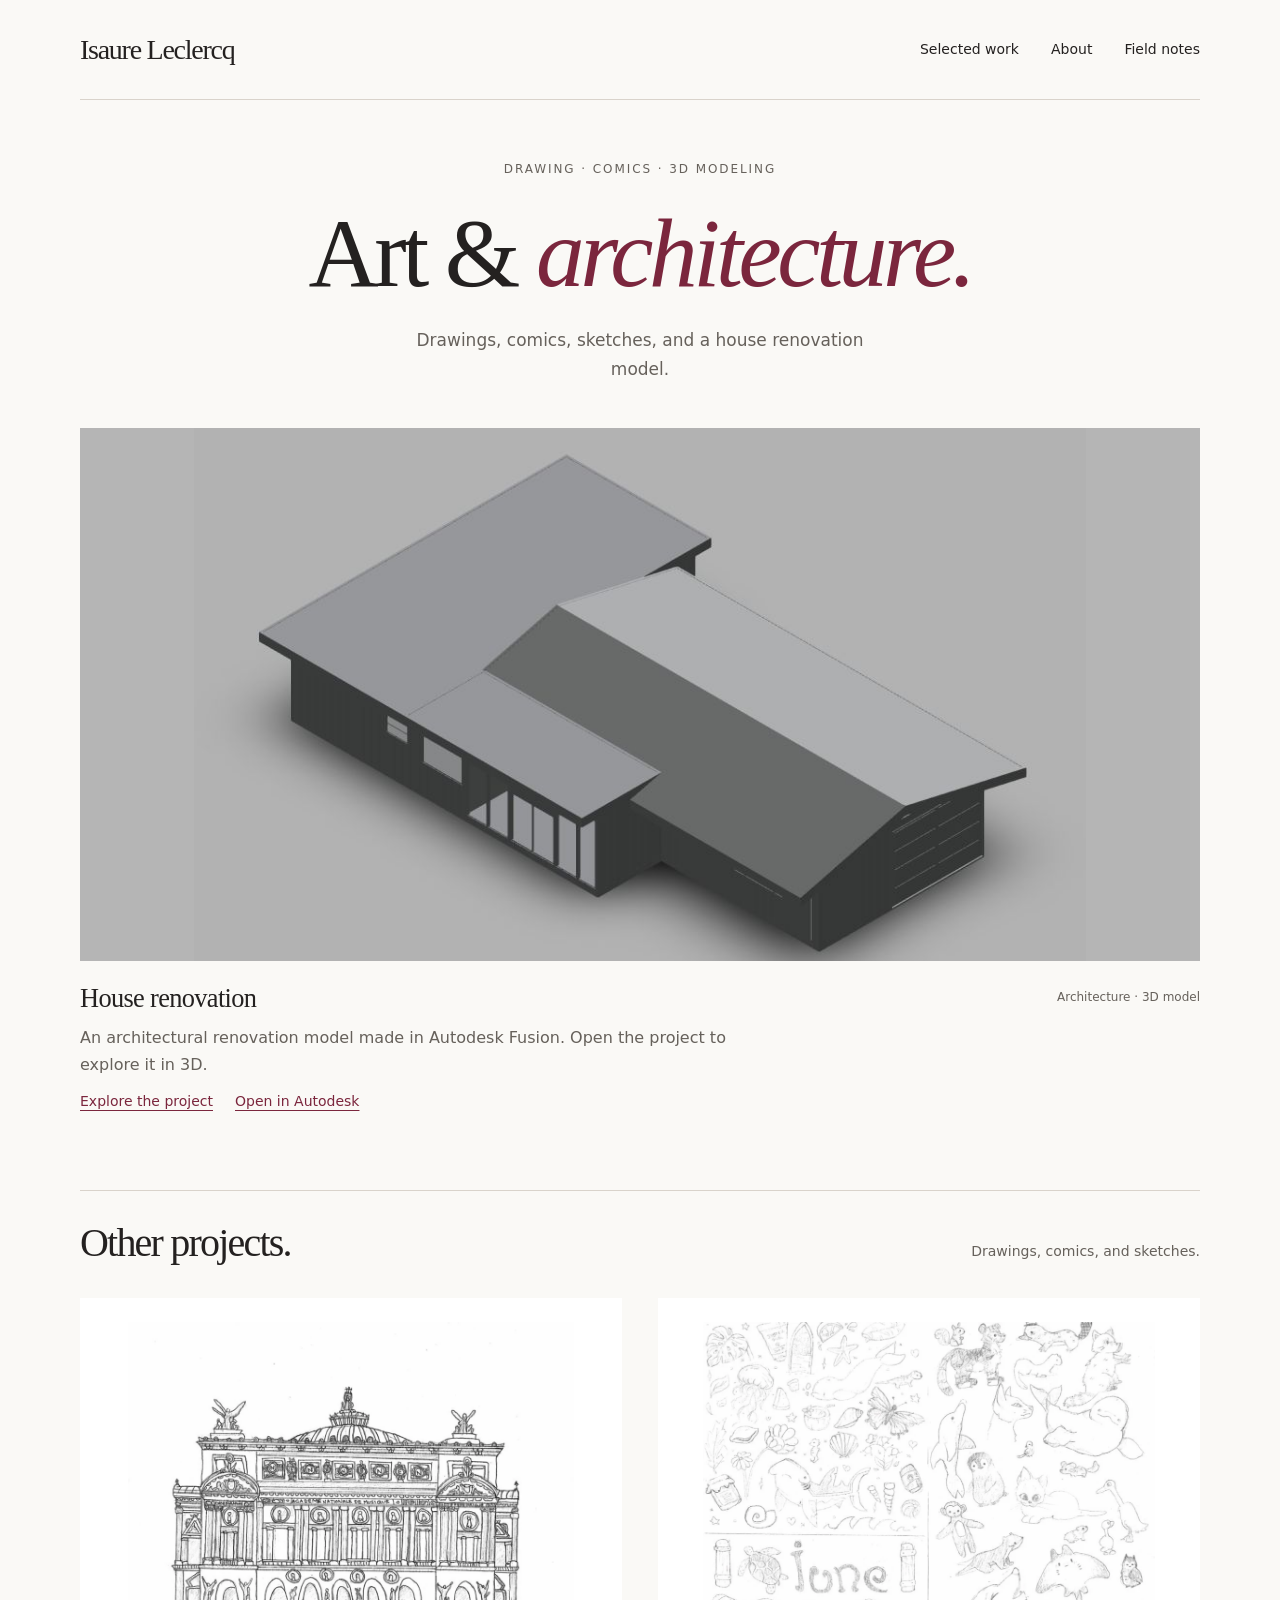
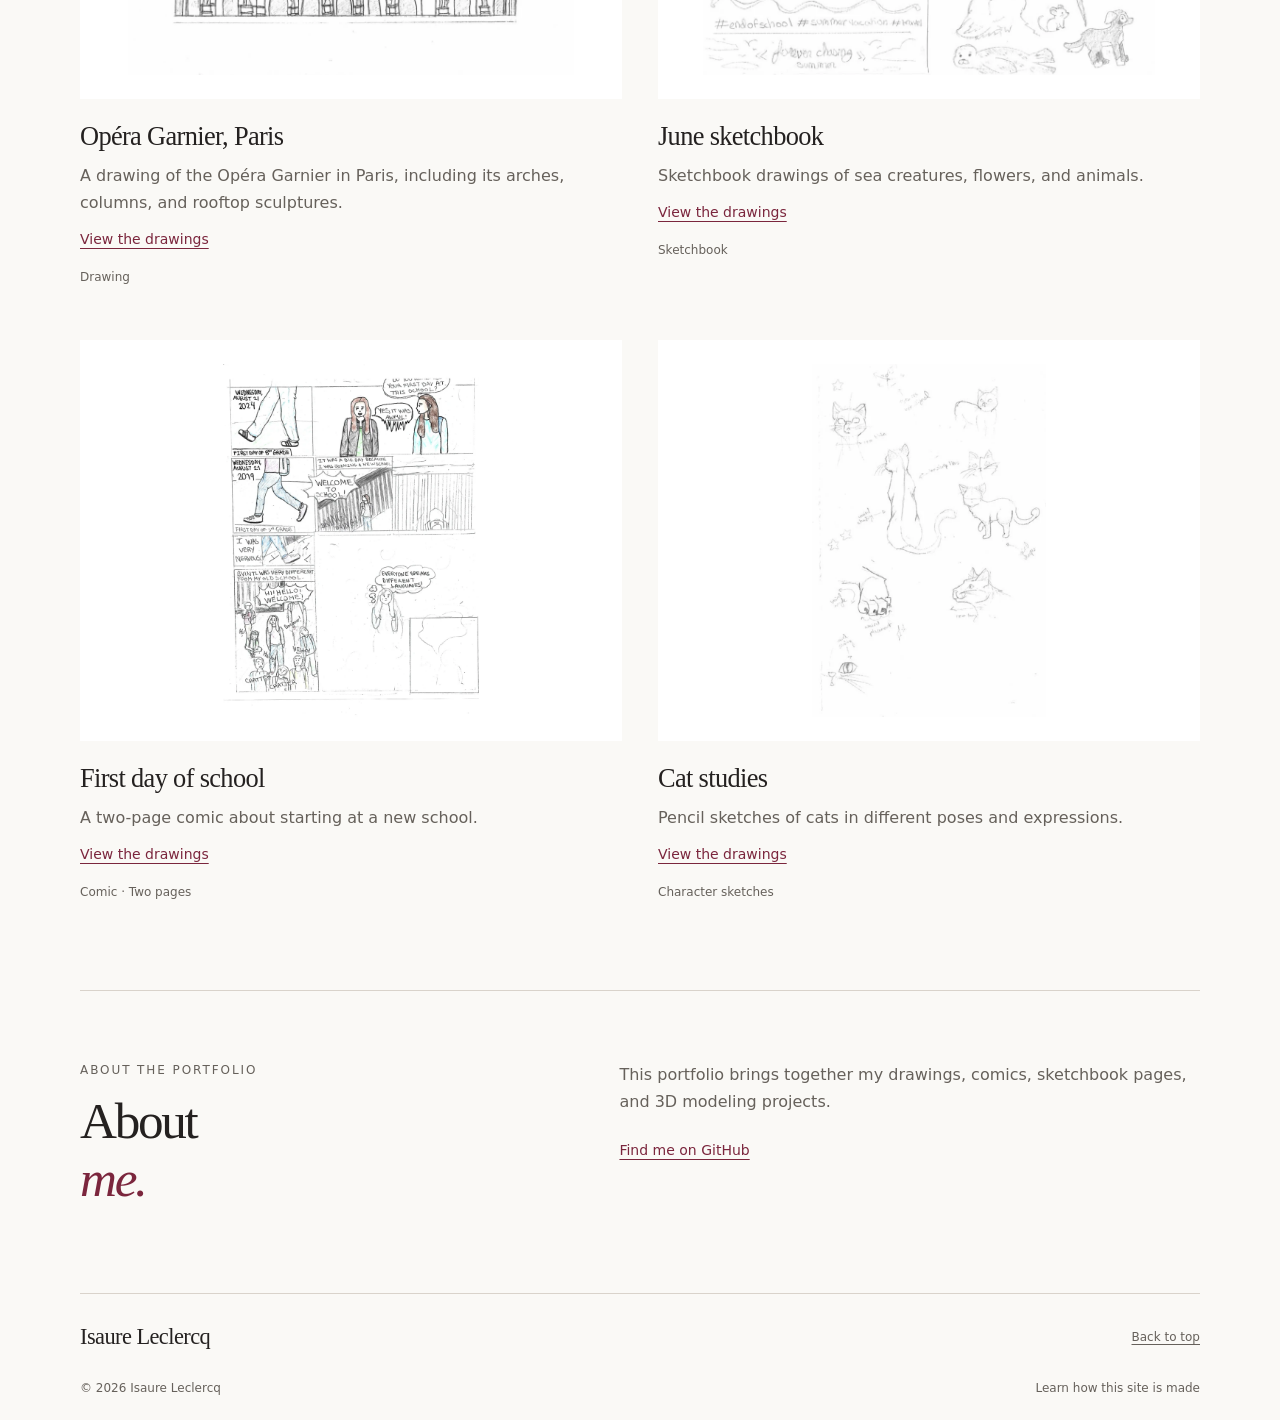
==== commit 49ba2b40: "Feature house renovation and simplify portfolio copy" ====
--- a/index.html
+++ b/index.html
@@ -7,10 +7,10 @@
     <meta name="description" content="Drawings, stories, and spaces by Isaure Leclercq. Explore original artwork and an interactive architectural model.">
     <title>Isaure Leclercq — Portfolio</title>
     <link rel="icon" href="assets/favicon.svg" type="image/svg+xml">
-    <link rel="stylesheet" href="themes.css?v=gallery-1">
-    <link rel="stylesheet" href="styles.css?v=gallery-1">
-    <script src="theme.js?v=gallery-1"></script>
-    <script src="script.js?v=gallery-1" defer></script>
+    <link rel="stylesheet" href="themes.css?v=gallery-2">
+    <link rel="stylesheet" href="styles.css?v=gallery-2">
+    <script src="theme.js?v=gallery-2"></script>
+    <script src="script.js?v=gallery-2" defer></script>
   </head>
   <body>
     <a class="skip-link" href="#main">Skip to content</a>
@@ -25,48 +25,48 @@
     <main id="main">
       <section class="showcase wrap" id="top" aria-labelledby="hero-title">
         <div class="hero-copy">
-          <p class="eyebrow" data-eyebrow>Drawing · Stories · Spaces</p>
-          <h1 id="hero-title"><span data-hero-title>A closer</span> <em data-hero-emphasis>look.</em></h1>
-          <p class="hero-intro" data-intro>A collection of things made with curiosity.</p>
+          <p class="eyebrow" data-eyebrow>Drawing · Comics · 3D modeling</p>
+          <h1 id="hero-title"><span data-hero-title>Art &amp;</span> <em data-hero-emphasis>architecture.</em></h1>
+          <p class="hero-intro" data-intro>Drawings, comics, sketches, and a house renovation model.</p>
         </div>
         <div class="featured-project" data-featured-project>
         <article class="project-card project-card--featured">
-          <a class="project-cover project-cover--contain" href="projects/hand-drawn-art.html#architecture" aria-label="Open Opéra Garnier, Paris">
-            <img src="assets/drawings/architectural-study.webp" width="2400" height="1905" alt="Detailed hand drawing of the Opéra Garnier in Paris, with arches, columns, and rooftop sculptures." fetchpriority="high" decoding="async">
+          <a class="project-cover" href="projects/house-renovation.html" aria-label="Open House renovation">
+            <img src="assets/house-renovation.jpg" width="920" height="550" alt="Isometric view of the house model, showing overlapping pitched roofs, dark exterior walls, and a glazed entrance." fetchpriority="high" decoding="async">
           </a>
           <div class="project-caption"><div>
-            <h2 class="project-title"><a href="projects/hand-drawn-art.html#architecture">Opéra Garnier, Paris</a></h2>
-            <p class="project-description">Arches, columns, and rooftop sculptures: a detailed drawing of the Opéra Garnier in Paris.</p>
-            <div class="project-links"><a href="projects/hand-drawn-art.html#architecture">View the drawings</a></div>
-          </div><span class="project-meta">Drawing</span></div>
+            <h2 class="project-title"><a href="projects/house-renovation.html">House renovation</a></h2>
+            <p class="project-description">An architectural renovation model made in Autodesk Fusion. Open the project to explore it in 3D.</p>
+            <div class="project-links"><a href="projects/house-renovation.html">Explore the project</a><a href="https://mystu70109.autodesk360.com/g/shares/SH90d2dQT28d5b602811bbc0bcde42f199b0" target="_blank" rel="noopener noreferrer">Open in Autodesk</a></div>
+          </div><span class="project-meta">Architecture · 3D model</span></div>
         </article>
         </div>
       </section>
       <section class="work-section wrap" id="work" aria-labelledby="work-title">
         <div class="section-heading">
-          <h2 id="work-title">More to discover.</h2>
-          <p>On paper and in three dimensions.</p>
+          <h2 id="work-title">Other projects.</h2>
+          <p>Drawings, comics, and sketches.</p>
         </div>
         <div class="project-grid" data-project-grid>
+        <article class="project-card">
+          <a class="project-cover project-cover--contain" href="projects/hand-drawn-art.html#architecture" aria-label="Open Opéra Garnier, Paris">
+            <img src="assets/drawings/architectural-study-thumb.webp" width="960" height="762" alt="Detailed hand drawing of the Opéra Garnier in Paris, with arches, columns, and rooftop sculptures." loading="lazy" decoding="async">
+          </a>
+          <div class="project-caption"><div>
+            <h3 class="project-title"><a href="projects/hand-drawn-art.html#architecture">Opéra Garnier, Paris</a></h3>
+            <p class="project-description">A drawing of the Opéra Garnier in Paris, including its arches, columns, and rooftop sculptures.</p>
+            <div class="project-links"><a href="projects/hand-drawn-art.html#architecture">View the drawings</a></div>
+          </div><span class="project-meta">Drawing</span></div>
+        </article>
         <article class="project-card">
           <a class="project-cover project-cover--contain" href="projects/hand-drawn-art.html#june" aria-label="Open June sketchbook">
             <img src="assets/drawings/june-sketchbook-thumb.webp" width="960" height="751" alt="A pencil sketchbook spread headed June, filled with sea creatures, flowers, and animals." loading="lazy" decoding="async">
           </a>
           <div class="project-caption"><div>
             <h3 class="project-title"><a href="projects/hand-drawn-art.html#june">June sketchbook</a></h3>
-            <p class="project-description">A page filled with sea creatures, flowers, animals, and small discoveries.</p>
+            <p class="project-description">Sketchbook drawings of sea creatures, flowers, and animals.</p>
             <div class="project-links"><a href="projects/hand-drawn-art.html#june">View the drawings</a></div>
           </div><span class="project-meta">Sketchbook</span></div>
-        </article>
-        <article class="project-card">
-          <a class="project-cover" href="projects/house-renovation.html" aria-label="Open House renovation">
-            <img src="assets/house-renovation.jpg" width="920" height="550" alt="Isometric view of the house model, showing overlapping pitched roofs, dark exterior walls, and a glazed entrance." loading="lazy" decoding="async">
-          </a>
-          <div class="project-caption"><div>
-            <h3 class="project-title"><a href="projects/house-renovation.html">House renovation</a></h3>
-            <p class="project-description">Intersecting rooflines, a glazed entrance, and a house seen from a new perspective. Explore the renovation model in three dimensions.</p>
-            <div class="project-links"><a href="projects/house-renovation.html">Explore the project</a><a href="https://mystu70109.autodesk360.com/g/shares/SH90d2dQT28d5b602811bbc0bcde42f199b0" target="_blank" rel="noopener noreferrer">Open in Autodesk</a></div>
-          </div><span class="project-meta">Architecture · 3D model</span></div>
         </article>
         <article class="project-card">
           <a class="project-cover project-cover--contain" href="projects/hand-drawn-art.html#comic" aria-label="Open First day of school">
@@ -74,7 +74,7 @@
           </a>
           <div class="project-caption"><div>
             <h3 class="project-title"><a href="projects/hand-drawn-art.html#comic">First day of school</a></h3>
-            <p class="project-description">A school story in two hand drawn pages, told through conversations and everyday moments.</p>
+            <p class="project-description">A two-page comic about starting at a new school.</p>
             <div class="project-links"><a href="projects/hand-drawn-art.html#comic">View the drawings</a></div>
           </div><span class="project-meta">Comic · Two pages</span></div>
         </article>
@@ -84,7 +84,7 @@
           </a>
           <div class="project-caption"><div>
             <h3 class="project-title"><a href="projects/hand-drawn-art.html#cats">Cat studies</a></h3>
-            <p class="project-description">Curious faces, curled tails, and a handful of feline personalities in pencil.</p>
+            <p class="project-description">Pencil sketches of cats in different poses and expressions.</p>
             <div class="project-links"><a href="projects/hand-drawn-art.html#cats">View the drawings</a></div>
           </div><span class="project-meta">Character sketches</span></div>
         </article>
@@ -93,13 +93,12 @@
       </section>
       <section class="about-section wrap" id="about" aria-labelledby="about-title">
         <div>
-          <p class="eyebrow">A note from Isaure</p>
-          <h2 id="about-title"><span data-about-title>Making room for</span><br><em data-about-title-emphasis>what’s next.</em></h2>
+          <p class="eyebrow">About the portfolio</p>
+          <h2 id="about-title"><span data-about-title>About</span><br><em data-about-title-emphasis>me.</em></h2>
         </div>
         <div>
           <div class="about-copy" data-about-copy>
-            <p>This is my corner of the internet for sharing what I make, what I’m learning, and what I’m curious about.</p>
-            <p>From a pencil line to a three-dimensional space, each project is another way to look a little closer.</p>
+            <p>This portfolio brings together my drawings, comics, sketchbook pages, and 3D modeling projects.</p>
           </div>
           <a class="text-link" href="https://github.com/isaureleclercq" target="_blank" rel="noopener noreferrer">Find me on GitHub</a>
         </div>
@@ -108,7 +107,6 @@
     <footer class="site-footer wrap">
       <div class="footer-top">
         <a class="footer-name" href="#top" data-name-full>Isaure Leclercq</a>
-        <p>Made with curiosity. Updated as I go.</p>
         <a class="back-top" href="#top">Back to top</a>
       </div>
       <div class="footer-bottom">
